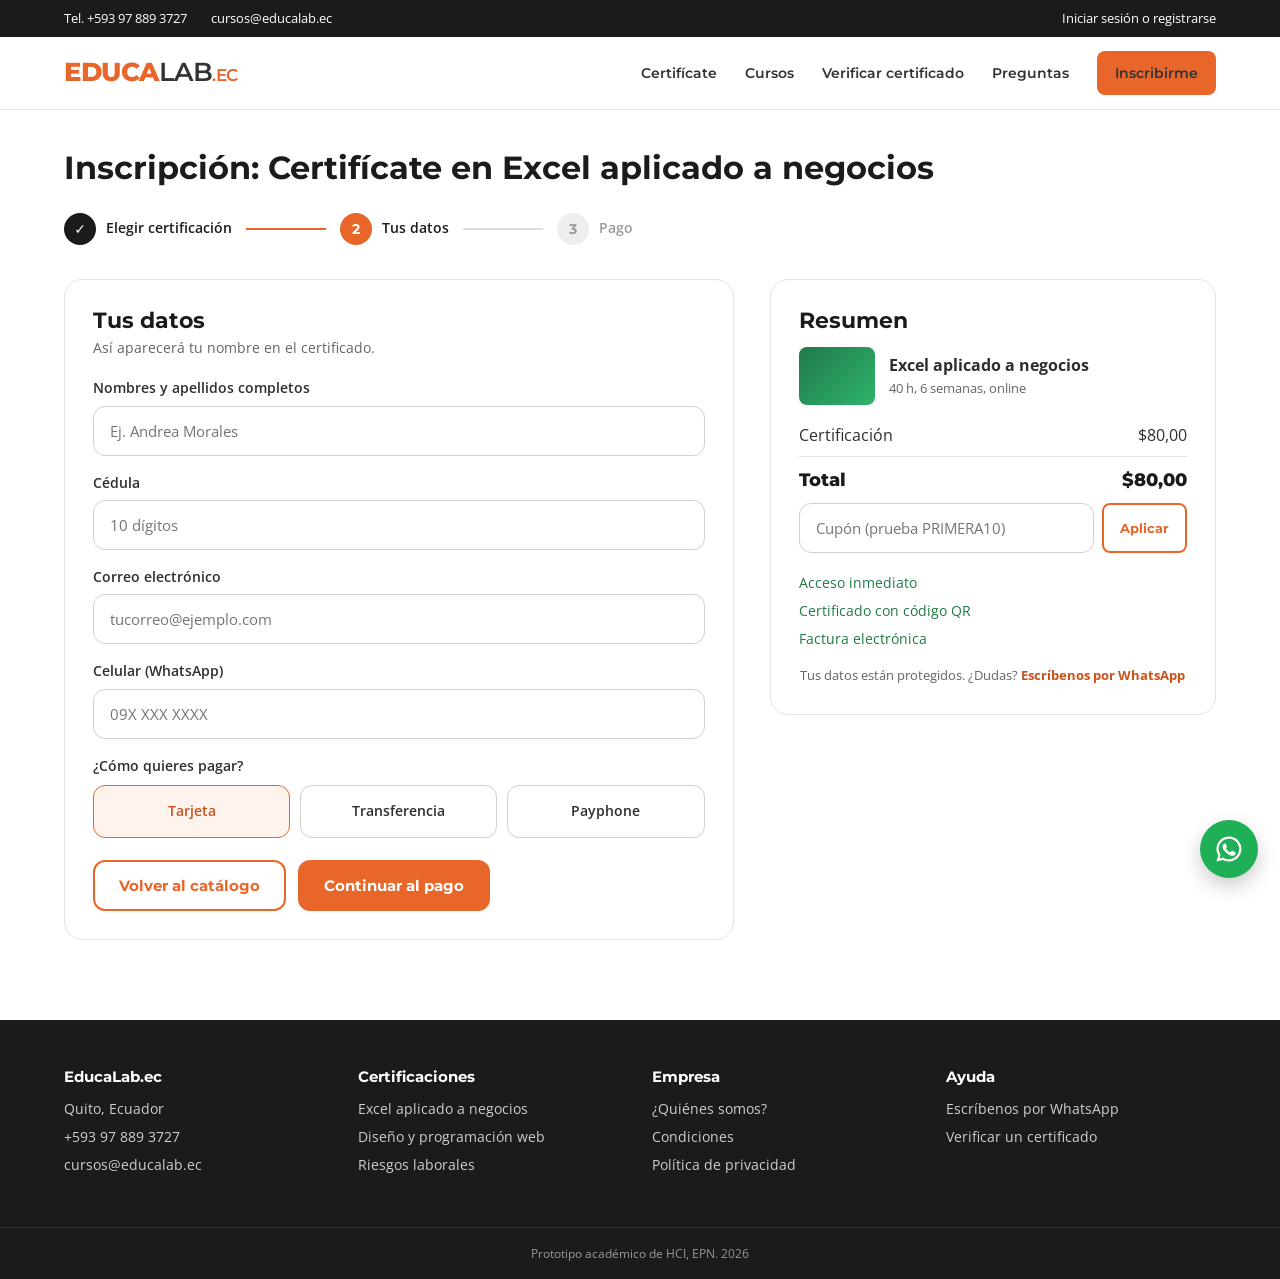
==== inscripcion.html @ 839eb801 "Prototipo design thinking educalab" ====
<!DOCTYPE html>
<html lang="es">
<head>
<meta charset="utf-8">
<meta name="viewport" content="width=device-width, initial-scale=1">
<title>Inscripción | EducaLab.ec</title>
<meta name="description" content="Inscríbete en tu certificación en tres pasos.">
<link rel="preconnect" href="https://fonts.googleapis.com">
<link rel="preconnect" href="https://fonts.gstatic.com" crossorigin>
<link href="https://fonts.googleapis.com/css2?family=Montserrat:wght@600;700;800&family=Open+Sans:ital,wght@0,400;0,600;0,700;1,400&display=swap" rel="stylesheet">
<link rel="stylesheet" href="assets/styles.css">
</head><body>
<div class="topbar"><div class="wrap"><div class="left"><a href="tel:+593978893727">Tel. +593 97 889 3727</a><a href="mailto:cursos@educalab.ec">cursos@educalab.ec</a></div><a href="login.html">Iniciar sesión o registrarse</a></div></div>
<header class="site"><div class="wrap">
  <a class="logo" href="index.html" aria-label="EducaLab.ec, inicio">EDUCA<span>LAB</span><small>.EC</small></a>
  <button class="menu-btn" aria-label="Abrir menú" aria-expanded="false" aria-controls="menu"><span></span><span></span><span></span></button>
  <nav class="main" id="menu" aria-label="Principal"><ul>
    <li><a href="index.html">Certifícate</a></li>
    <li><a href="index.html#certificaciones">Cursos</a></li>
    <li><a href="index.html#verificar">Verificar certificado</a></li>
    <li><a href="index.html#preguntas">Preguntas</a></li>
    <li><a class="btn btn-primary btn-sm" href="index.html#certificaciones">Inscribirme</a></li>
  </ul></nav>
</div></header>
<main class="wrap" id="checkout" style="padding:40px 24px 80px">
  <h1 id="co-title" style="font-size:clamp(24px,3vw,32px)">Inscripción</h1>
  <ol class="steps" aria-label="Progreso de la inscripción">
    <li><span class="n">1</span>Elegir certificación</li><span class="bar" aria-hidden="true"></span>
    <li><span class="n">2</span>Tus datos</li><span class="bar" aria-hidden="true"></span>
    <li><span class="n">3</span>Pago</li>
  </ol>
  <div class="co">
    <div>
      <section class="panel" data-step="2">
        <h2>Tus datos</h2><p class="sub">Así aparecerá tu nombre en el certificado.</p>
        <div class="field"><label for="f-name">Nombres y apellidos completos</label><input class="input" id="f-name" type="text" placeholder="Ej. Andrea Morales" autocomplete="name"><p class="err" role="alert"></p></div>
        <div class="field"><label for="f-cedula">Cédula</label><input class="input" id="f-cedula" type="text" placeholder="10 dígitos" inputmode="numeric" maxlength="10"><p class="err" role="alert"></p></div>
        <div class="field"><label for="f-email">Correo electrónico</label><input class="input" id="f-email" type="email" placeholder="tucorreo@ejemplo.com" autocomplete="email"><p class="err" role="alert"></p></div>
        <div class="field"><label for="f-phone">Celular (WhatsApp)</label><input class="input" id="f-phone" type="tel" placeholder="09X XXX XXXX" autocomplete="tel"><p class="err" role="alert"></p></div>
        <p style="font-weight:600;font-size:14px;margin-bottom:8px">¿Cómo quieres pagar?</p>
        <div class="pick" role="radiogroup">
          <input type="radio" name="pay" id="p-card" value="card" checked><label for="p-card">Tarjeta</label>
          <input type="radio" name="pay" id="p-transfer" value="transfer"><label for="p-transfer">Transferencia</label>
          <input type="radio" name="pay" id="p-payphone" value="payphone"><label for="p-payphone">Payphone</label>
        </div>
        <div class="actions"><button class="btn btn-outline" id="back-1" type="button">Volver al catálogo</button><button class="btn btn-primary" id="to-pay" type="button">Continuar al pago</button></div>
      </section>
      <section class="panel" data-step="3" hidden>
        <h2>Pago</h2><p class="sub">Total a pagar: <strong id="pay-total"></strong></p>
        <div data-method="card"><div class="field"><label for="f-card">Número de tarjeta</label><input class="input" id="f-card" type="text" placeholder="0000 0000 0000 0000" inputmode="numeric"><p class="err" role="alert"></p></div><div style="display:grid;grid-template-columns:1fr 1fr;gap:12px"><div class="field"><label for="f-exp">Vence</label><input class="input" id="f-exp" type="text" placeholder="MM/AA" ><p class="err" role="alert"></p></div><div class="field"><label for="f-cvv">CVV</label><input class="input" id="f-cvv" type="text" placeholder="123" inputmode="numeric" maxlength="4"><p class="err" role="alert"></p></div></div></div>
        <div data-method="transfer" hidden><p>Transfiere el valor a la cuenta de EducaLab y envía el comprobante por WhatsApp. Los datos bancarios se muestran aquí en la versión final.</p></div>
        <div data-method="payphone" hidden><p>Al confirmar te enviaremos un enlace de pago de Payphone a tu celular.</p></div>
        <p class="hint">Prototipo: no se procesa ningún pago real.</p>
        <div class="actions"><button class="btn btn-outline" id="back-2" type="button">Volver a mis datos</button><button class="btn btn-primary" id="confirm" type="button">Confirmar y pagar</button></div>
      </section>
      <section class="panel done-box" data-step="4" hidden>
        <svg class="big" viewBox="0 0 24 24" aria-hidden="true"><circle cx="12" cy="12" r="11" fill="#1D7A43"/><path d="m7 12.5 3.2 3.2L17 9" stroke="#fff" stroke-width="2.4" fill="none" stroke-linecap="round" stroke-linejoin="round"/></svg>
        <h2>¡Inscripción confirmada!</h2>
        <p style="margin:10px 0 20px"><span id="done-name"></span>, ya tienes acceso a <strong id="done-course"></strong>. Enviamos los datos de ingreso a <strong id="done-mail"></strong>.</p>
        <a class="btn btn-primary" href="login.html">Ir a mi aula</a>
      </section>
    </div>
    <aside class="panel summary" aria-label="Resumen de compra">
      <h2>Resumen</h2>
      <div class="item"><div class="thumb" id="sum-thumb"></div><div><strong id="sum-name"></strong><div style="font-size:13px;color:var(--muted)" id="sum-facts"></div></div></div>
      <div class="row"><span>Certificación</span><span id="sum-price"></span></div>
      <div class="row" id="sum-disc-row" hidden><span>Cupón</span><span id="sum-disc" style="color:var(--or-dk)"></span></div>
      <div class="row total"><span>Total</span><span id="sum-total"></span></div>
      <div class="coupon"><label class="sr-only" for="coupon">Cupón</label><input class="input" id="coupon" placeholder="Cupón (prueba PRIMERA10)"><button class="btn btn-outline btn-sm" id="coupon-btn" type="button">Aplicar</button></div>
      <p id="coupon-msg" style="font-size:13px;margin-top:6px" role="status"></p>
      <ul class="includes"><li>Acceso inmediato</li><li>Certificado con código QR</li><li>Factura electrónica</li></ul>
      <p class="secure">Tus datos están protegidos. ¿Dudas? <a class="link" data-wa href="#">Escríbenos por WhatsApp</a></p>
    </aside>
  </div>
</main>
<footer class="site"><div class="wrap">
  <div><h4>EducaLab.ec</h4><ul><li>Quito, Ecuador</li><li><a href="tel:+593978893727">+593 97 889 3727</a></li><li><a href="mailto:cursos@educalab.ec">cursos@educalab.ec</a></li></ul></div>
  <div><h4>Certificaciones</h4><ul><li><a href="inscripcion.html?curso=excel">Excel aplicado a negocios</a></li><li><a href="inscripcion.html?curso=web">Diseño y programación web</a></li><li><a href="inscripcion.html?curso=riesgos">Riesgos laborales</a></li></ul></div>
  <div><h4>Empresa</h4><ul><li><a href="#">¿Quiénes somos?</a></li><li><a href="#">Condiciones</a></li><li><a href="#">Política de privacidad</a></li></ul></div>
  <div><h4>Ayuda</h4><ul><li><a data-wa href="#">Escríbenos por WhatsApp</a></li><li><a href="index.html#verificar">Verificar un certificado</a></li></ul></div>
</div><p class="copy">Prototipo académico de HCI, EPN. <span id="year"></span></p></footer>
<a class="fab" data-wa href="#" aria-label="Escribir por WhatsApp"><svg width="30" height="30" viewBox="0 0 24 24" aria-hidden="true"><path fill="#fff" d="M12 2a10 10 0 0 0-8.6 15.1L2 22l5-1.3A10 10 0 1 0 12 2zm0 18.2c-1.5 0-3-.4-4.3-1.2l-.3-.2-3 .8.8-2.9-.2-.3A8.2 8.2 0 1 1 12 20.2zm4.5-6.1c-.2-.1-1.5-.7-1.7-.8-.2-.1-.4-.1-.6.1l-.8 1c-.1.2-.3.2-.5.1a6.7 6.7 0 0 1-3.3-2.9c-.3-.4.2-.4.7-1.4.1-.2 0-.3 0-.4l-.8-1.8c-.2-.5-.4-.4-.6-.4h-.5a1 1 0 0 0-.7.3 2.9 2.9 0 0 0-.9 2.2 5 5 0 0 0 1 2.7 11.6 11.6 0 0 0 4.5 4c1.7.7 2.3.8 3.2.6.5-.1 1.5-.6 1.7-1.2.2-.6.2-1.1.2-1.2-.1-.1-.3-.2-.5-.3z"/></svg></a>
<script src="assets/app.js"></script>
</body></html>
---- assets/styles.css ----
:root{
  --or:#E8662A; --or-dk:#C9521B; --or-50:#FFF4ED; --or-100:#FFE3D2;
  --ink:#1B1B1B; --text:#2E2E2E; --muted:#646464; --line:#E7E2DE; --bg:#FFFFFF; --soft:#FAF7F5;
  --ok:#1D7A43; --ok-bg:#E8F7EE; --err:#B42318; --err-bg:#FDECEA; --wa:#1FAF57;
  --r-sm:8px; --r:12px; --r-lg:18px;
  --head:'Montserrat',system-ui,sans-serif; --body:'Open Sans',system-ui,sans-serif;
  --wrap:1200px;
}
*{box-sizing:border-box}
html{scroll-behavior:smooth}
@media (prefers-reduced-motion:reduce){html{scroll-behavior:auto}*{transition:none!important;animation:none!important}}
body{margin:0;font-family:var(--body);color:var(--text);background:var(--bg);line-height:1.6;font-size:16px}
h1,h2,h3,h4{font-family:var(--head);color:var(--ink);line-height:1.15;margin:0}
p{margin:0}
a{color:inherit}
img{max-width:100%}
:focus-visible{outline:3px solid var(--or);outline-offset:3px;border-radius:4px}
.wrap{max-width:var(--wrap);margin:0 auto;padding:0 24px}
.sr-only{position:absolute;width:1px;height:1px;overflow:hidden;clip:rect(0 0 0 0)}

/* botones */
.btn{display:inline-flex;align-items:center;justify-content:center;gap:8px;font-family:var(--head);font-weight:700;font-size:15px;
  padding:14px 24px;border-radius:var(--r);border:2px solid transparent;text-decoration:none;cursor:pointer;transition:background .15s,transform .1s}
.btn:active{transform:translateY(1px)}
.btn-primary{background:var(--or);color:#fff}.btn-primary:hover{background:var(--or-dk)}
.btn-outline{background:#fff;color:var(--or);border-color:var(--or)}.btn-outline:hover{background:var(--or-50)}
.btn-wa{background:var(--wa);color:#fff}.btn-wa:hover{filter:brightness(.95)}
.btn-light{background:#fff;color:var(--or)}
.btn-sm{padding:9px 16px;font-size:13px;border-radius:var(--r-sm)}
.btn[disabled]{opacity:.5;cursor:not-allowed}

/* barra superior y header */
.topbar{background:var(--ink);color:#fff;font-size:13px}
.topbar .wrap{display:flex;justify-content:space-between;gap:16px;padding:8px 24px}
.topbar a{text-decoration:none}.topbar a:hover{text-decoration:underline}
.topbar .left{display:flex;gap:24px}
header.site{position:sticky;top:0;z-index:20;background:#fff;border-bottom:1px solid var(--line)}
header.site .wrap{display:flex;align-items:center;justify-content:space-between;height:72px}
.logo{font-family:var(--head);font-size:26px;font-weight:800;text-decoration:none;letter-spacing:-.5px;color:var(--or)}
.logo span{color:#333;font-weight:600}.logo small{font-size:.65em;font-weight:600}
nav.main ul{list-style:none;display:flex;gap:28px;align-items:center;margin:0;padding:0}
nav.main a{font-family:var(--head);font-weight:600;font-size:14px;text-decoration:none;color:#333}
nav.main a[aria-current="page"],nav.main a:hover{color:var(--or)}
.menu-btn{display:none;background:none;border:0;padding:8px;cursor:pointer}
.menu-btn span{display:block;width:24px;height:3px;background:#222;border-radius:2px;margin:4px 0}

/* hero */
.hero{background:linear-gradient(115deg,#FFF6F0 0%,#FFE3D2 55%,#F6B38E 100%)}
.hero .wrap{display:grid;grid-template-columns:1.15fr .85fr;gap:56px;align-items:center;padding-top:72px;padding-bottom:72px}
.pill{display:inline-block;background:#fff;color:var(--or-dk);font-family:var(--head);font-weight:700;font-size:13px;padding:6px 14px;border-radius:999px}
.hero h1{font-size:clamp(34px,4.6vw,54px);font-weight:800;margin:18px 0;letter-spacing:-.5px}
.hero p.lead{font-size:18px;color:#4A4A4A;max-width:34em;margin-bottom:28px}
.ctas{display:flex;gap:12px;flex-wrap:wrap}

/* certificado de muestra (elemento protagonista) */
.cert{background:#fff;border-radius:var(--r-lg);padding:30px;box-shadow:0 24px 60px rgba(150,60,15,.18);position:relative;border:2px solid var(--or);
  transform:rotate(-1.5deg)}
.cert::before{content:"";position:absolute;inset:8px;border:1px dashed var(--or-100);border-radius:12px;pointer-events:none}
.cert .kind{text-align:center;font-family:var(--head);font-size:12px;letter-spacing:2px;color:#8A8A8A}
.cert h3{text-align:center;font-size:24px;margin:8px 0 2px}
.cert .to{text-align:center;color:#777;font-size:13px}
.cert .name{text-align:center;font-family:Georgia,serif;font-style:italic;font-size:28px;color:#333;margin:10px 0;padding-bottom:10px;border-bottom:1px solid var(--line)}
.cert .hrs{text-align:center;color:var(--muted);font-size:13px}
.cert .bottom{display:flex;justify-content:space-between;align-items:flex-end;margin-top:18px;font-size:12px;color:var(--muted)}
.cert .bottom b{color:var(--ink);font-size:13px}
.qr{width:76px;height:76px;flex:none}

/* confianza */
.trust{background:var(--ink);color:#fff}
.trust ul{list-style:none;margin:0;padding:22px 24px;display:flex;justify-content:space-between;gap:20px;flex-wrap:wrap}
.trust li{display:flex;align-items:center;gap:10px;font-weight:600;font-size:14px}
.ico{width:20px;height:20px;flex:none}

/* secciones */
section.block{padding:80px 0}
.sec-head{max-width:640px;margin-bottom:32px}
.sec-head h2{font-size:clamp(26px,3vw,36px);margin-bottom:8px}
.sec-head p{color:var(--muted);font-size:17px}

/* filtros y catálogo */
.filters{display:flex;gap:10px;flex-wrap:wrap;margin-bottom:28px}
.chip{font:600 14px var(--body);padding:8px 16px;border-radius:999px;border:1px solid #D9D3CF;background:#fff;cursor:pointer;color:#333}
.chip[aria-pressed="true"]{background:var(--ink);border-color:var(--ink);color:#fff}
.grid{display:grid;grid-template-columns:repeat(3,1fr);gap:26px}
.course{display:flex;flex-direction:column;border:1px solid var(--line);border-radius:var(--r-lg);overflow:hidden;background:#fff}
.course .cover{height:148px;padding:16px;display:flex;align-items:flex-end;color:#fff;font:800 20px/1.2 var(--head)}
.course .body{padding:20px;display:flex;flex-direction:column;gap:10px;flex:1}
.tag{align-self:flex-start;background:var(--or-50);color:var(--or-dk);font:700 12px var(--head);padding:4px 10px;border-radius:999px}
.course h3{font-size:18px}
.facts{display:flex;gap:16px;flex-wrap:wrap;font-size:13px;color:var(--muted);margin:0;padding:0;list-style:none}
.course .foot{margin-top:auto;display:flex;justify-content:space-between;align-items:center;border-top:1px solid #F1ECE9;padding-top:14px}
.price{font:800 24px var(--head);color:var(--ink)}
.empty{display:none;padding:30px;text-align:center;color:var(--muted);border:1px dashed var(--line);border-radius:var(--r)}

/* verificador */
.verify{background:var(--soft)}
.verify .wrap{display:grid;grid-template-columns:1fr 1fr;gap:56px;align-items:center}
.vbox{background:#fff;border-radius:var(--r-lg);padding:30px;box-shadow:0 10px 30px rgba(0,0,0,.06)}
.vform{display:flex;gap:10px}
.input{flex:1;font:15px var(--body);padding:14px 16px;border:1.5px solid #D5CFCB;border-radius:var(--r);width:100%;background:#fff}
.input:focus{border-color:var(--or);outline:none;box-shadow:0 0 0 3px var(--or-100)}
.result{margin-top:16px;padding:14px 16px;border-radius:var(--r);font-size:14px;display:none}
.result.ok{display:block;background:var(--ok-bg);color:var(--ok)}
.result.bad{display:block;background:var(--err-bg);color:var(--err)}
.hint{font-size:13px;color:var(--muted);margin-top:10px}

/* testimonios */
.tgrid{display:grid;grid-template-columns:repeat(3,1fr);gap:24px}
blockquote.t{margin:0;border:1px solid var(--line);border-radius:var(--r-lg);padding:24px;display:flex;flex-direction:column;gap:12px}
.t .who{display:flex;gap:12px;align-items:center}
.av{width:48px;height:48px;border-radius:50%;display:grid;place-items:center;color:#fff;font:800 15px var(--head)}
.t cite{font-style:normal;font-weight:700;display:block}
.t small{color:#888;font-size:12px}
.t.pending{border-style:dashed;color:var(--muted)}

/* faq */
.faq{display:grid;grid-template-columns:1fr 1fr;gap:14px}
.faq details{border:1px solid var(--line);border-radius:var(--r);padding:16px 18px;background:#fff}
.faq summary{cursor:pointer;font-weight:600;list-style:none;display:flex;justify-content:space-between;gap:12px}
.faq summary::-webkit-details-marker{display:none}
.faq summary::after{content:"+";color:var(--or);font:700 20px var(--head);line-height:1}
.faq details[open] summary::after{content:"–"}
.faq details p{margin-top:10px;color:var(--muted);font-size:15px}

/* cta y footer */
.cta{background:var(--or);color:#fff;text-align:center;padding:64px 24px}
.cta h2{color:#fff;font-size:34px;margin-bottom:8px}.cta p{margin-bottom:24px;font-size:17px}
footer.site{background:var(--ink);color:#CFCFCF;font-size:14px}
footer.site .wrap{display:grid;grid-template-columns:repeat(4,1fr);gap:24px;padding:48px 24px}
footer.site h4{color:#fff;font-size:15px;margin-bottom:10px}
footer.site ul{list-style:none;margin:0;padding:0;line-height:2}
footer.site a{text-decoration:none}footer.site a:hover{color:#fff;text-decoration:underline}
.copy{border-top:1px solid #333;text-align:center;padding:16px;font-size:12px;color:#999}

/* botón flotante y barra móvil */
.fab{position:fixed;right:22px;bottom:22px;width:58px;height:58px;border-radius:50%;background:var(--wa);display:grid;place-items:center;box-shadow:0 8px 20px rgba(0,0,0,.2);z-index:30}
.mbar{display:none}

/* checkout */
.steps{display:flex;align-items:center;gap:14px;margin:26px 0 34px;padding:0;list-style:none;flex-wrap:wrap}
.steps li{display:flex;align-items:center;gap:10px;font-weight:600;font-size:14px;color:#999}
.steps .n{width:32px;height:32px;border-radius:50%;background:#EEE;display:grid;place-items:center;font:700 14px var(--head);color:#999}
.steps li.done{color:var(--ink)}.steps li.done .n{background:var(--ink);color:#fff}
.steps li.on{color:var(--ink)}.steps li.on .n{background:var(--or);color:#fff}
.steps .bar{width:80px;height:2px;background:#DDD}.steps .bar.done{background:var(--or)}
.co{display:grid;grid-template-columns:1.5fr 1fr;gap:36px;align-items:start}
.panel{border:1px solid var(--line);border-radius:var(--r-lg);padding:28px;background:#fff}
.panel h2{font-size:22px;margin-bottom:4px}
.panel .sub{color:var(--muted);font-size:14px;margin-bottom:18px}
.field{margin-bottom:16px}
.field label{display:block;font-weight:600;font-size:14px;margin-bottom:6px}
.field .err{display:none;color:var(--err);font-size:13px;margin-top:6px}
.field.invalid .input{border-color:var(--err)}.field.invalid .err{display:block}
.pick{display:grid;grid-template-columns:repeat(3,1fr);gap:10px}
.pick label{border:1.5px solid #D5CFCB;border-radius:var(--r);padding:14px;text-align:center;font-weight:600;cursor:pointer;font-size:14px}
.pick input{position:absolute;opacity:0}
.pick input:checked+label{border-color:var(--or);background:var(--or-50);color:var(--or-dk)}
.pick input:focus-visible+label{outline:3px solid var(--or);outline-offset:2px}
.actions{display:flex;gap:12px;margin-top:22px;flex-wrap:wrap}
.summary .item{display:flex;gap:14px;align-items:center;margin:14px 0 18px}
.summary .thumb{width:76px;height:58px;border-radius:var(--r-sm);flex:none}
.row{display:flex;justify-content:space-between;margin:8px 0}
.row.total{border-top:1px solid var(--line);padding-top:12px;font:800 18px var(--head);color:var(--ink)}
.coupon{display:flex;gap:8px;margin-top:12px}
.includes{list-style:none;padding:0;margin:16px 0 0;font-size:14px;color:var(--ok);line-height:2}
.secure{font-size:13px;color:var(--muted);text-align:center;margin-top:12px}
.done-box{text-align:center;padding:30px 10px}
.done-box .big{width:72px;height:72px;margin:0 auto 16px}
[hidden]{display:none!important}

/* login */
.auth{display:grid;grid-template-columns:520px 1fr;min-height:100vh}
.auth .form{background:#FAFAFA;padding:56px;display:flex;flex-direction:column;gap:14px;justify-content:center}
.auth .brand{background:linear-gradient(135deg,var(--or),#B94A1A);color:#fff;padding:80px;display:flex;flex-direction:column;justify-content:center;gap:14px}
.auth .brand h2{color:#fff;font-size:40px;max-width:12em}
.auth .brand p{font-size:18px;max-width:28em}
.gbtn{background:#fff;border:1.5px solid #D5CFCB;color:#222}
.divider{text-align:center;color:#999;font-size:13px}
.right{text-align:right}.center{text-align:center}
.link{color:var(--or-dk);font-weight:700;text-decoration:none}.link:hover{text-decoration:underline}

/* responsive */
@media (max-width:960px){
  .hero .wrap,.verify .wrap,.co{grid-template-columns:1fr}
  .grid,.tgrid{grid-template-columns:1fr 1fr}
  .cert{transform:none;max-width:460px}
  footer.site .wrap{grid-template-columns:1fr 1fr}
  .auth{grid-template-columns:1fr}.auth .brand{display:none}
}
@media (max-width:720px){
  .topbar{display:none}
  .menu-btn{display:block}
  nav.main{position:absolute;top:72px;left:0;right:0;background:#fff;border-bottom:1px solid var(--line);display:none}
  nav.main.open{display:block}
  nav.main ul{flex-direction:column;align-items:stretch;padding:12px 24px 20px;gap:4px}
  nav.main a{display:block;padding:10px 0;font-size:16px}
  .grid,.tgrid,.faq{grid-template-columns:1fr}
  .ctas .btn{width:100%}
  section.block{padding:56px 0}
  .vform{flex-direction:column}
  .fab{display:none}
  .mbar{display:flex;gap:10px;position:fixed;left:0;right:0;bottom:0;background:#fff;border-top:1px solid var(--line);padding:10px 14px;z-index:30;box-shadow:0 -6px 18px rgba(0,0,0,.08)}
  .mbar .btn{flex:1;padding:12px}
  body.has-mbar{padding-bottom:72px}
  .pick{grid-template-columns:1fr}
  .auth .form{padding:32px 22px}
  footer.site .wrap{grid-template-columns:1fr}
}
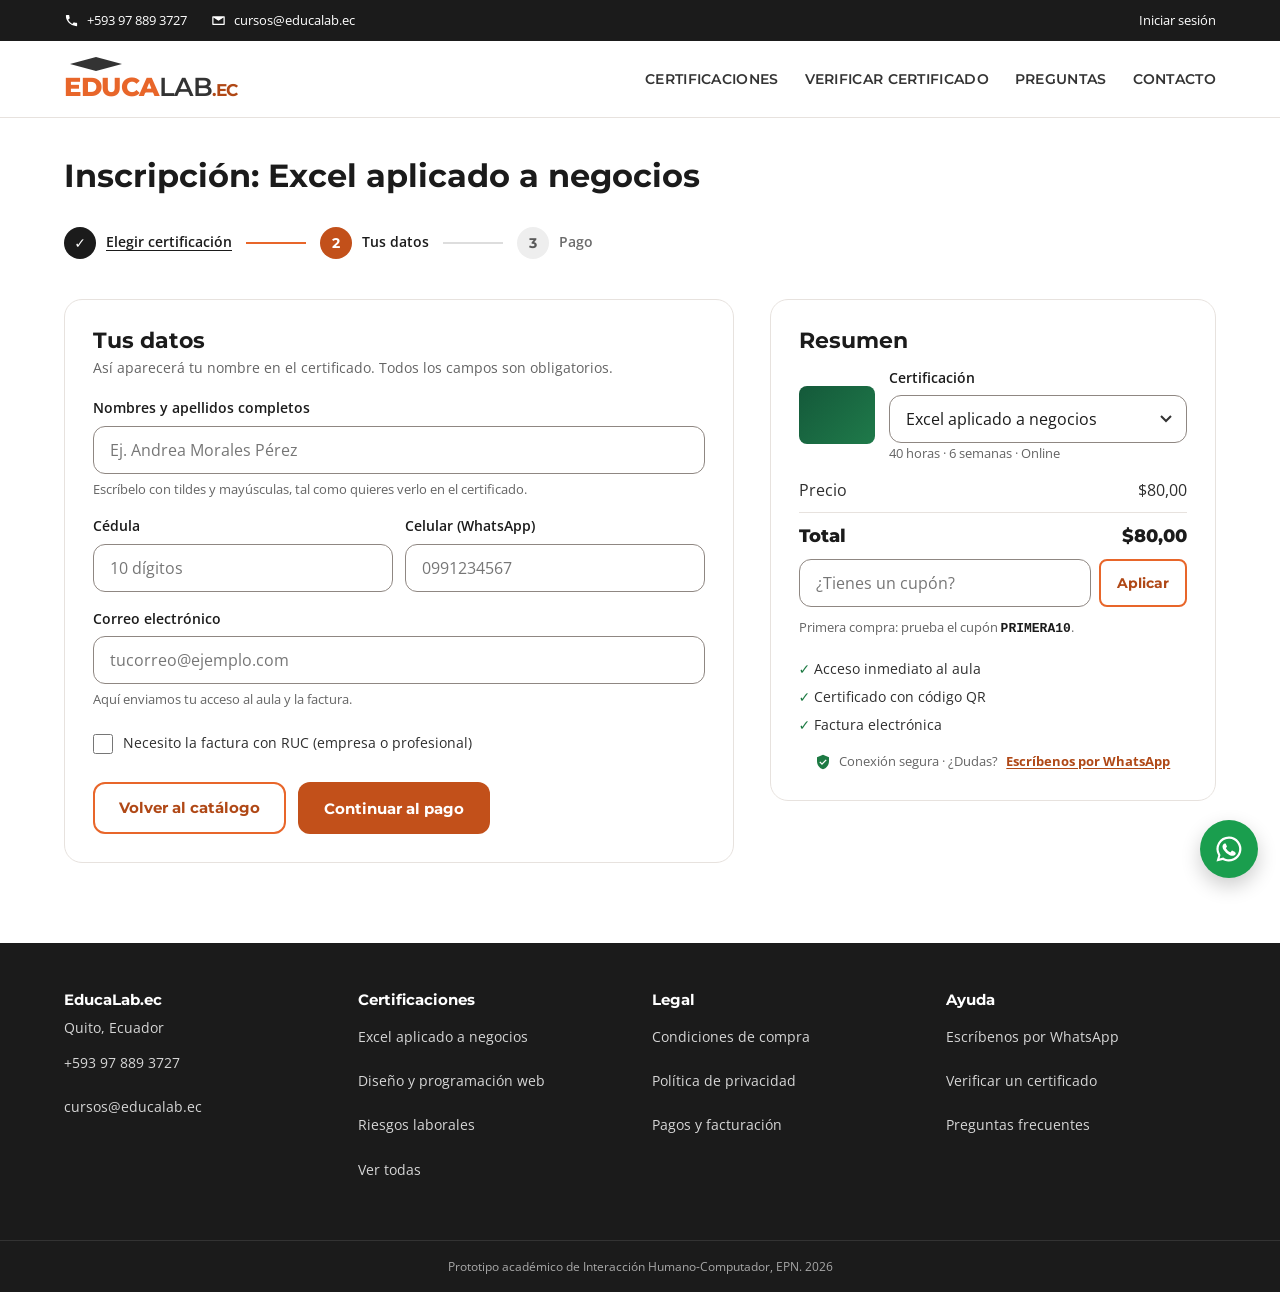
==== commit e0d4b7cd: "Inscripción: tres pasos con resumen editable, RUC y pago simulado visible Co-Authored-By: Claude Opu" ====
--- a/inscripcion.html
+++ b/inscripcion.html
@@ -4,81 +4,142 @@
 <meta charset="utf-8">
 <meta name="viewport" content="width=device-width, initial-scale=1">
 <title>Inscripción | EducaLab.ec</title>
-<meta name="description" content="Inscríbete en tu certificación en tres pasos.">
+<meta name="description" content="Inscríbete en tu certificación de EducaLab.ec en tres pasos: elige, completa tus datos y paga con tarjeta, transferencia o Payphone.">
+<meta name="theme-color" content="#C2501A">
+<!-- TODO: al publicar, cambia og:url y og:image por las URL absolutas de GitHub Pages. -->
+<meta property="og:type" content="website">
+<meta property="og:locale" content="es_EC">
+<meta property="og:site_name" content="EducaLab.ec">
+<meta property="og:title" content="Inscríbete en tu certificación | EducaLab.ec">
+<meta property="og:description" content="Tres pasos, pago con tarjeta, transferencia o Payphone y factura electrónica.">
+<meta property="og:url" content="https://educalab.ec/inscripcion.html">
+<meta property="og:image" content="assets/og-image.png">
+<meta name="twitter:card" content="summary_large_image">
+<meta name="robots" content="noindex">
+<link rel="icon" href="data:image/svg+xml,%3Csvg xmlns='http://www.w3.org/2000/svg' viewBox='0 0 32 32'%3E%3Crect width='32' height='32' rx='7' fill='%23C2501A'/%3E%3Ctext x='16' y='22' font-family='Arial' font-weight='700' font-size='15' fill='%23fff' text-anchor='middle'%3EEL%3C/text%3E%3C/svg%3E">
 <link rel="preconnect" href="https://fonts.googleapis.com">
 <link rel="preconnect" href="https://fonts.gstatic.com" crossorigin>
 <link href="https://fonts.googleapis.com/css2?family=Montserrat:wght@600;700;800&family=Open+Sans:ital,wght@0,400;0,600;0,700;1,400&display=swap" rel="stylesheet">
 <link rel="stylesheet" href="assets/styles.css">
 </head><body>
-<div class="topbar"><div class="wrap"><div class="left"><a href="tel:+593978893727">Tel. +593 97 889 3727</a><a href="mailto:cursos@educalab.ec">cursos@educalab.ec</a></div><a href="login.html">Iniciar sesión o registrarse</a></div></div>
+<a class="skip" href="#main">Saltar al contenido</a>
+<aside class="topbar" aria-label="Contacto rápido"><div class="wrap"><div class="left">
+  <a href="tel:+593978893727"><svg viewBox="0 0 24 24" aria-hidden="true"><path fill="currentColor" d="M6.6 10.8a15.2 15.2 0 0 0 6.6 6.6l2.2-2.2c.3-.3.7-.4 1-.2 1.1.4 2.3.6 3.6.6.6 0 1 .4 1 1V20c0 .6-.4 1-1 1A17 17 0 0 1 3 4c0-.6.4-1 1-1h3.5c.6 0 1 .4 1 1 0 1.3.2 2.5.6 3.6.1.3 0 .7-.2 1z"/></svg>+593 97 889 3727</a>
+  <a href="mailto:cursos@educalab.ec"><svg viewBox="0 0 24 24" aria-hidden="true"><path fill="currentColor" d="M3 5h18c.6 0 1 .4 1 1v12c0 .6-.4 1-1 1H3c-.6 0-1-.4-1-1V6c0-.6.4-1 1-1zm9 7.2L4 7.3V17h16V7.3z"/></svg>cursos@educalab.ec</a>
+</div><a href="login.html">Iniciar sesión</a></div></aside>
 <header class="site"><div class="wrap">
-  <a class="logo" href="index.html" aria-label="EducaLab.ec, inicio">EDUCA<span>LAB</span><small>.EC</small></a>
-  <button class="menu-btn" aria-label="Abrir menú" aria-expanded="false" aria-controls="menu"><span></span><span></span><span></span></button>
+  <a class="logo" href="index.html" aria-label="EducaLab.ec, inicio"><svg class="cap" viewBox="0 0 52 14" aria-hidden="true"><path d="M26 0 52 7 26 14 0 7z" fill="#333"/></svg><span class="lt">EDUCA<span>LAB</span><small>.EC</small></span></a>
+  <button class="menu-btn" type="button" aria-label="Abrir menú" aria-expanded="false" aria-controls="menu"><span></span><span></span><span></span></button>
   <nav class="main" id="menu" aria-label="Principal"><ul>
-    <li><a href="index.html">Certifícate</a></li>
-    <li><a href="index.html#certificaciones">Cursos</a></li>
+    <li><a href="index.html#certificaciones">Certificaciones</a></li>
     <li><a href="index.html#verificar">Verificar certificado</a></li>
     <li><a href="index.html#preguntas">Preguntas</a></li>
-    <li><a class="btn btn-primary btn-sm" href="index.html#certificaciones">Inscribirme</a></li>
+    <li><a href="index.html#contacto">Contacto</a></li>
   </ul></nav>
 </div></header>
-<main class="wrap" id="checkout" style="padding:40px 24px 80px">
-  <h1 id="co-title" style="font-size:clamp(24px,3vw,32px)">Inscripción</h1>
+
+<main class="wrap page" id="main" tabindex="-1">
+  <div id="checkout">
+  <h1>Inscripción: <span id="co-course"></span></h1>
+  <p class="notice" id="co-notice" hidden>No encontramos la certificación del enlace, así que elegimos «Excel aplicado a negocios». Puedes cambiarla en el resumen.</p>
   <ol class="steps" aria-label="Progreso de la inscripción">
-    <li><span class="n">1</span>Elegir certificación</li><span class="bar" aria-hidden="true"></span>
-    <li><span class="n">2</span>Tus datos</li><span class="bar" aria-hidden="true"></span>
+    <li><span class="n">1</span><button class="linkbtn" id="step1-btn" type="button">Elegir certificación</button></li><li class="bar" aria-hidden="true"></li>
+    <li><span class="n">2</span>Tus datos</li><li class="bar" aria-hidden="true"></li>
     <li><span class="n">3</span>Pago</li>
   </ol>
   <div class="co">
     <div>
-      <section class="panel" data-step="2">
-        <h2>Tus datos</h2><p class="sub">Así aparecerá tu nombre en el certificado.</p>
-        <div class="field"><label for="f-name">Nombres y apellidos completos</label><input class="input" id="f-name" type="text" placeholder="Ej. Andrea Morales" autocomplete="name"><p class="err" role="alert"></p></div>
-        <div class="field"><label for="f-cedula">Cédula</label><input class="input" id="f-cedula" type="text" placeholder="10 dígitos" inputmode="numeric" maxlength="10"><p class="err" role="alert"></p></div>
-        <div class="field"><label for="f-email">Correo electrónico</label><input class="input" id="f-email" type="email" placeholder="tucorreo@ejemplo.com" autocomplete="email"><p class="err" role="alert"></p></div>
-        <div class="field"><label for="f-phone">Celular (WhatsApp)</label><input class="input" id="f-phone" type="tel" placeholder="09X XXX XXXX" autocomplete="tel"><p class="err" role="alert"></p></div>
-        <p style="font-weight:600;font-size:14px;margin-bottom:8px">¿Cómo quieres pagar?</p>
-        <div class="pick" role="radiogroup">
-          <input type="radio" name="pay" id="p-card" value="card" checked><label for="p-card">Tarjeta</label>
-          <input type="radio" name="pay" id="p-transfer" value="transfer"><label for="p-transfer">Transferencia</label>
-          <input type="radio" name="pay" id="p-payphone" value="payphone"><label for="p-payphone">Payphone</label>
+      <!-- Paso 2 -->
+      <form class="panel" data-step="2" id="data-form" novalidate>
+        <h2 tabindex="-1">Tus datos</h2><p class="sub">Así aparecerá tu nombre en el certificado. Todos los campos son obligatorios.</p>
+        <div class="field"><label for="f-name">Nombres y apellidos completos</label><input class="input" id="f-name" type="text" placeholder="Ej. Andrea Morales Pérez" autocomplete="name" required><p class="help">Escríbelo con tildes y mayúsculas, tal como quieres verlo en el certificado.</p><p class="err"></p></div>
+        <div class="two">
+          <div class="field"><label for="f-cedula">Cédula</label><input class="input" id="f-cedula" type="text" placeholder="10 dígitos" inputmode="numeric" maxlength="10" autocomplete="off" required><p class="err"></p></div>
+          <div class="field"><label for="f-phone">Celular (WhatsApp)</label><input class="input" id="f-phone" type="tel" placeholder="0991234567" autocomplete="tel-national" inputmode="tel" required><p class="err"></p></div>
         </div>
-        <div class="actions"><button class="btn btn-outline" id="back-1" type="button">Volver al catálogo</button><button class="btn btn-primary" id="to-pay" type="button">Continuar al pago</button></div>
-      </section>
-      <section class="panel" data-step="3" hidden>
-        <h2>Pago</h2><p class="sub">Total a pagar: <strong id="pay-total"></strong></p>
-        <div data-method="card"><div class="field"><label for="f-card">Número de tarjeta</label><input class="input" id="f-card" type="text" placeholder="0000 0000 0000 0000" inputmode="numeric"><p class="err" role="alert"></p></div><div style="display:grid;grid-template-columns:1fr 1fr;gap:12px"><div class="field"><label for="f-exp">Vence</label><input class="input" id="f-exp" type="text" placeholder="MM/AA" ><p class="err" role="alert"></p></div><div class="field"><label for="f-cvv">CVV</label><input class="input" id="f-cvv" type="text" placeholder="123" inputmode="numeric" maxlength="4"><p class="err" role="alert"></p></div></div></div>
-        <div data-method="transfer" hidden><p>Transfiere el valor a la cuenta de EducaLab y envía el comprobante por WhatsApp. Los datos bancarios se muestran aquí en la versión final.</p></div>
-        <div data-method="payphone" hidden><p>Al confirmar te enviaremos un enlace de pago de Payphone a tu celular.</p></div>
-        <p class="hint">Prototipo: no se procesa ningún pago real.</p>
-        <div class="actions"><button class="btn btn-outline" id="back-2" type="button">Volver a mis datos</button><button class="btn btn-primary" id="confirm" type="button">Confirmar y pagar</button></div>
-      </section>
-      <section class="panel done-box" data-step="4" hidden>
+        <div class="field"><label for="f-email">Correo electrónico</label><input class="input" id="f-email" type="email" placeholder="tucorreo@ejemplo.com" autocomplete="email" required><p class="help">Aquí enviamos tu acceso al aula y la factura.</p><p class="err"></p></div>
+        <label class="check"><input type="checkbox" id="f-factura"> Necesito la factura con RUC (empresa o profesional)</label>
+        <div id="ruc-box" hidden>
+          <div class="two">
+            <div class="field"><label for="f-ruc">RUC</label><input class="input" id="f-ruc" inputmode="numeric" maxlength="13" placeholder="13 dígitos"><p class="err"></p></div>
+            <div class="field"><label for="f-razon">Razón social</label><input class="input" id="f-razon" autocomplete="organization"><p class="err"></p></div>
+          </div>
+        </div>
+        <div class="actions"><a class="btn btn-outline" href="index.html#certificaciones">Volver al catálogo</a><button class="btn btn-primary" type="submit">Continuar al pago</button></div>
+      </form>
+
+      <!-- Paso 3 -->
+      <form class="panel" data-step="3" id="pay-form" novalidate hidden>
+        <h2 tabindex="-1">Pago</h2><p class="sub">Total a pagar: <strong id="pay-total"></strong> (dólares, IVA incluido si aplica)</p>
+        <fieldset class="pick">
+          <legend>¿Cómo quieres pagar?</legend>
+          <input type="radio" name="pay" id="p-card" value="card" checked><label for="p-card">Tarjeta<small>Crédito o débito</small></label>
+          <input type="radio" name="pay" id="p-transfer" value="transfer"><label for="p-transfer">Transferencia<small>Banco local</small></label>
+          <input type="radio" name="pay" id="p-payphone" value="payphone"><label for="p-payphone">Payphone<small>Enlace al celular</small></label>
+        </fieldset>
+
+        <div data-method="card">
+          <div class="field"><label for="f-holder">Nombre en la tarjeta</label><input class="input" id="f-holder" autocomplete="cc-name"><p class="err"></p></div>
+          <div class="field"><label for="f-card">Número de tarjeta</label><input class="input" id="f-card" type="text" placeholder="0000 0000 0000 0000" inputmode="numeric" autocomplete="cc-number"><p class="help">Para probar usa 4242 4242 4242 4242.</p><p class="err"></p></div>
+          <div class="two">
+            <div class="field"><label for="f-exp">Vence (MM/AA)</label><input class="input" id="f-exp" type="text" placeholder="MM/AA" inputmode="numeric" autocomplete="cc-exp"><p class="err"></p></div>
+            <div class="field"><label for="f-cvv">CVV</label><input class="input" id="f-cvv" type="text" placeholder="123" inputmode="numeric" maxlength="4" autocomplete="cc-csc"><p class="help">3 o 4 números del reverso.</p><p class="err"></p></div>
+          </div>
+        </div>
+        <div data-method="transfer" hidden>
+          <div class="bank">
+            <strong>Datos para la transferencia</strong>
+            <!-- TODO: confirmar con EducaLab los datos bancarios reales -->
+            <dl><dt>Banco</dt><dd>Por confirmar con EducaLab</dd><dt>Tipo</dt><dd>Cuenta corriente</dd><dt>Número</dt><dd>Por confirmar</dd><dt>Titular</dt><dd>EducaLab</dd><dt>Valor</dt><dd id="confirm-total-tr"></dd></dl>
+          </div>
+          <p class="hint">Al confirmar reservamos tu cupo. Luego envías el comprobante por WhatsApp y activamos tu acceso.</p>
+        </div>
+        <div data-method="payphone" hidden>
+          <div class="field"><label for="f-pp-phone">Celular para recibir el enlace de Payphone</label><input class="input" id="f-pp-phone" type="tel" inputmode="tel" autocomplete="tel-national" placeholder="0991234567"><p class="err"></p></div>
+        </div>
+
+        <div class="field"><label class="check" for="f-terms"><input type="checkbox" id="f-terms"> <span>Acepto las <a class="link" href="legal.html#condiciones" target="_blank" rel="noopener">condiciones de compra<span class="sr-only"> (se abre en otra pestaña)</span></a> y la <a class="link" href="legal.html#privacidad" target="_blank" rel="noopener">política de privacidad<span class="sr-only"> (se abre en otra pestaña)</span></a>.</span></label><p class="err"></p></div>
+        <p class="simulated" role="note"><strong>Pago simulado.</strong> Este es un prototipo académico: no se procesa ningún cobro ni se guardan tus datos.</p>
+        <div class="actions"><button class="btn btn-outline" id="back-2" type="button">Volver a mis datos</button><button class="btn btn-primary" id="confirm" type="submit"><span id="confirm-label">Pagar</span>&nbsp;<span id="confirm-total"></span></button></div>
+        <p class="sr-only" id="pay-status" role="status" aria-live="polite"></p>
+      </form>
+
+      <!-- Paso 4 -->
+      <section class="panel done-box" data-step="4" hidden aria-labelledby="done-title">
         <svg class="big" viewBox="0 0 24 24" aria-hidden="true"><circle cx="12" cy="12" r="11" fill="#1D7A43"/><path d="m7 12.5 3.2 3.2L17 9" stroke="#fff" stroke-width="2.4" fill="none" stroke-linecap="round" stroke-linejoin="round"/></svg>
-        <h2>¡Inscripción confirmada!</h2>
-        <p style="margin:10px 0 20px"><span id="done-name"></span>, ya tienes acceso a <strong id="done-course"></strong>. Enviamos los datos de ingreso a <strong id="done-mail"></strong>.</p>
-        <a class="btn btn-primary" href="login.html">Ir a mi aula</a>
+        <h2 id="done-title" tabindex="-1"></h2>
+        <span class="order" id="done-order"></span>
+        <p id="done-text" style="margin-bottom:16px"></p>
+        <p style="font-weight:700;margin-bottom:6px">Siguientes pasos</p>
+        <ol id="done-steps"></ol>
+        <div class="actions"><a class="btn btn-primary" id="done-aula" href="login.html">Ir a mi aula</a><a class="btn btn-wa" id="done-wa" href="#" target="_blank" rel="noopener">Escribir por WhatsApp</a></div>
+        <p class="hint">Pago simulado: no se realizó ningún cobro.</p>
       </section>
     </div>
-    <aside class="panel summary" aria-label="Resumen de compra">
-      <h2>Resumen</h2>
-      <div class="item"><div class="thumb" id="sum-thumb"></div><div><strong id="sum-name"></strong><div style="font-size:13px;color:var(--muted)" id="sum-facts"></div></div></div>
-      <div class="row"><span>Certificación</span><span id="sum-price"></span></div>
-      <div class="row" id="sum-disc-row" hidden><span>Cupón</span><span id="sum-disc" style="color:var(--or-dk)"></span></div>
+
+    <aside class="panel summary" aria-labelledby="sum-h">
+      <h2 id="sum-h">Resumen</h2>
+      <div class="item"><div class="thumb" id="sum-thumb" aria-hidden="true"></div>
+        <div style="flex:1;min-width:0"><label class="flabel" for="f-course">Certificación</label><select class="input" id="f-course"></select><div class="facts-s" id="sum-facts"></div></div></div>
+      <div class="row"><span>Precio</span><span id="sum-price"></span></div>
+      <div class="row disc" id="sum-disc-row" hidden><span id="sum-disc-label"></span><span id="sum-disc"></span></div>
       <div class="row total"><span>Total</span><span id="sum-total"></span></div>
-      <div class="coupon"><label class="sr-only" for="coupon">Cupón</label><input class="input" id="coupon" placeholder="Cupón (prueba PRIMERA10)"><button class="btn btn-outline btn-sm" id="coupon-btn" type="button">Aplicar</button></div>
-      <p id="coupon-msg" style="font-size:13px;margin-top:6px" role="status"></p>
-      <ul class="includes"><li>Acceso inmediato</li><li>Certificado con código QR</li><li>Factura electrónica</li></ul>
-      <p class="secure">Tus datos están protegidos. ¿Dudas? <a class="link" data-wa href="#">Escríbenos por WhatsApp</a></p>
+      <form class="coupon" id="coupon-form" novalidate><label class="sr-only" for="coupon">Cupón de descuento</label><input class="input" id="coupon" placeholder="¿Tienes un cupón?" autocapitalize="characters" spellcheck="false"><button class="btn btn-outline btn-sm" type="submit">Aplicar</button></form>
+      <p id="coupon-msg" role="status" aria-live="polite"></p>
+      <button class="linkbtn link" id="coupon-remove" type="button" hidden style="font-size:13px;padding:8px 0">Quitar cupón</button>
+      <p class="hint">Primera compra: prueba el cupón <code>PRIMERA10</code>.</p>
+      <ul class="includes"><li>Acceso inmediato al aula</li><li>Certificado con código QR</li><li>Factura electrónica</li></ul>
+      <p class="secure"><svg viewBox="0 0 24 24" aria-hidden="true"><path fill="#1D7A43" d="M12 1 3 5v6c0 5.5 3.8 10.7 9 12 5.2-1.3 9-6.5 9-12V5zm-1.5 15.5-4-4 1.4-1.4 2.6 2.6 5.6-5.6 1.4 1.4z"/></svg>Conexión segura · ¿Dudas? <a class="link" id="help-wa" href="#" target="_blank" rel="noopener">Escríbenos por WhatsApp</a></p>
     </aside>
+  </div>
   </div>
 </main>
 <footer class="site"><div class="wrap">
-  <div><h4>EducaLab.ec</h4><ul><li>Quito, Ecuador</li><li><a href="tel:+593978893727">+593 97 889 3727</a></li><li><a href="mailto:cursos@educalab.ec">cursos@educalab.ec</a></li></ul></div>
-  <div><h4>Certificaciones</h4><ul><li><a href="inscripcion.html?curso=excel">Excel aplicado a negocios</a></li><li><a href="inscripcion.html?curso=web">Diseño y programación web</a></li><li><a href="inscripcion.html?curso=riesgos">Riesgos laborales</a></li></ul></div>
-  <div><h4>Empresa</h4><ul><li><a href="#">¿Quiénes somos?</a></li><li><a href="#">Condiciones</a></li><li><a href="#">Política de privacidad</a></li></ul></div>
-  <div><h4>Ayuda</h4><ul><li><a data-wa href="#">Escríbenos por WhatsApp</a></li><li><a href="index.html#verificar">Verificar un certificado</a></li></ul></div>
-</div><p class="copy">Prototipo académico de HCI, EPN. <span id="year"></span></p></footer>
-<a class="fab" data-wa href="#" aria-label="Escribir por WhatsApp"><svg width="30" height="30" viewBox="0 0 24 24" aria-hidden="true"><path fill="#fff" d="M12 2a10 10 0 0 0-8.6 15.1L2 22l5-1.3A10 10 0 1 0 12 2zm0 18.2c-1.5 0-3-.4-4.3-1.2l-.3-.2-3 .8.8-2.9-.2-.3A8.2 8.2 0 1 1 12 20.2zm4.5-6.1c-.2-.1-1.5-.7-1.7-.8-.2-.1-.4-.1-.6.1l-.8 1c-.1.2-.3.2-.5.1a6.7 6.7 0 0 1-3.3-2.9c-.3-.4.2-.4.7-1.4.1-.2 0-.3 0-.4l-.8-1.8c-.2-.5-.4-.4-.6-.4h-.5a1 1 0 0 0-.7.3 2.9 2.9 0 0 0-.9 2.2 5 5 0 0 0 1 2.7 11.6 11.6 0 0 0 4.5 4c1.7.7 2.3.8 3.2.6.5-.1 1.5-.6 1.7-1.2.2-.6.2-1.1.2-1.2-.1-.1-.3-.2-.5-.3z"/></svg></a>
+  <div><h2 class="fh">EducaLab.ec</h2><ul><li>Quito, Ecuador</li><li><a href="tel:+593978893727">+593 97 889 3727</a></li><li><a href="mailto:cursos@educalab.ec">cursos@educalab.ec</a></li></ul></div>
+  <div><h2 class="fh">Certificaciones</h2><ul><li><a href="inscripcion.html?curso=excel">Excel aplicado a negocios</a></li><li><a href="inscripcion.html?curso=web">Diseño y programación web</a></li><li><a href="inscripcion.html?curso=riesgos">Riesgos laborales</a></li><li><a href="index.html#certificaciones">Ver todas</a></li></ul></div>
+  <div><h2 class="fh">Legal</h2><ul><li><a href="legal.html#condiciones">Condiciones de compra</a></li><li><a href="legal.html#privacidad">Política de privacidad</a></li><li><a href="legal.html#pagos">Pagos y facturación</a></li></ul></div>
+  <div><h2 class="fh">Ayuda</h2><ul><li><a data-wa href="#">Escríbenos por WhatsApp</a></li><li><a href="index.html#verificar">Verificar un certificado</a></li><li><a href="index.html#preguntas">Preguntas frecuentes</a></li></ul></div>
+</div><p class="copy">Prototipo académico de Interacción Humano-Computador, EPN. <span id="year"></span></p></footer>
+<aside class="quick" aria-label="Atajos"><a class="fab" data-wa="Hola EducaLab, tengo dudas sobre mi inscripción." href="#" aria-label="Escribir por WhatsApp"><svg width="30" height="30" viewBox="0 0 24 24" aria-hidden="true"><path fill="#fff" d="M12 2a10 10 0 0 0-8.6 15.1L2 22l5-1.3A10 10 0 1 0 12 2zm0 18.2c-1.5 0-3-.4-4.3-1.2l-.3-.2-3 .8.8-2.9-.2-.3A8.2 8.2 0 1 1 12 20.2zm4.5-6.1c-.2-.1-1.5-.7-1.7-.8-.2-.1-.4-.1-.6.1l-.8 1c-.1.2-.3.2-.5.1a6.7 6.7 0 0 1-3.3-2.9c-.3-.4.2-.4.7-1.4.1-.2 0-.3 0-.4l-.8-1.8c-.2-.5-.4-.4-.6-.4h-.5a1 1 0 0 0-.7.3 2.9 2.9 0 0 0-.9 2.2 5 5 0 0 0 1 2.7 11.6 11.6 0 0 0 4.5 4c1.7.7 2.3.8 3.2.6.5-.1 1.5-.6 1.7-1.2.2-.6.2-1.1.2-1.2-.1-.1-.3-.2-.5-.3z"/></svg></a></aside>
 <script src="assets/app.js"></script>
-</body></html>+</body></html>
--- a/assets/styles.css
+++ b/assets/styles.css
@@ -1,73 +1,93 @@
 :root{
-  --or:#E8662A; --or-dk:#C9521B; --or-50:#FFF4ED; --or-100:#FFE3D2;
+  /* Identidad: #E8662A es el naranja de marca (logo, bordes, íconos, texto grande).
+     Con texto blanco solo da 3,3:1, así que botones y texto pequeño usan tonos más oscuros
+     del mismo matiz para cumplir WCAG AA (4,5:1). Ver AUDITORIA.md. */
+  --or:#E8662A; --or-dk:#C9521B; --or-btn:#C2501A; --or-btn-hover:#A84414; --or-ink:#B04816;
+  --or-50:#FFF4ED; --or-100:#FFE3D2;
   --ink:#1B1B1B; --text:#2E2E2E; --muted:#646464; --line:#E7E2DE; --bg:#FFFFFF; --soft:#FAF7F5;
-  --ok:#1D7A43; --ok-bg:#E8F7EE; --err:#B42318; --err-bg:#FDECEA; --wa:#1FAF57;
+  --ok:#1D7A43; --ok-bg:#E8F7EE; --err:#B42318; --err-bg:#FDECEA;
+  --wa:#1FAF57; --wa-btn:#14803F; --wa-fab:#1A9E4E;
   --r-sm:8px; --r:12px; --r-lg:18px;
   --head:'Montserrat',system-ui,sans-serif; --body:'Open Sans',system-ui,sans-serif;
   --wrap:1200px;
 }
 *{box-sizing:border-box}
-html{scroll-behavior:smooth}
-@media (prefers-reduced-motion:reduce){html{scroll-behavior:auto}*{transition:none!important;animation:none!important}}
-body{margin:0;font-family:var(--body);color:var(--text);background:var(--bg);line-height:1.6;font-size:16px}
+html{scroll-behavior:smooth;scroll-padding-top:88px}
+@media (prefers-reduced-motion:reduce){html{scroll-behavior:auto}*,*::before,*::after{transition:none!important;animation:none!important}}
+body{margin:0;font-family:var(--body);color:var(--text);background:var(--bg);line-height:1.6;font-size:16px;overflow-x:hidden}
 h1,h2,h3,h4{font-family:var(--head);color:var(--ink);line-height:1.15;margin:0}
 p{margin:0}
 a{color:inherit}
 img{max-width:100%}
 :focus-visible{outline:3px solid var(--or);outline-offset:3px;border-radius:4px}
 .wrap{max-width:var(--wrap);margin:0 auto;padding:0 24px}
-.sr-only{position:absolute;width:1px;height:1px;overflow:hidden;clip:rect(0 0 0 0)}
+.sr-only{position:absolute;width:1px;height:1px;overflow:hidden;clip:rect(0 0 0 0);white-space:nowrap}
+.skip{position:absolute;left:12px;top:-60px;z-index:100;background:var(--ink);color:#fff;padding:12px 18px;border-radius:var(--r-sm);font-weight:700;text-decoration:none}
+.skip:focus{top:12px}
 
 /* botones */
-.btn{display:inline-flex;align-items:center;justify-content:center;gap:8px;font-family:var(--head);font-weight:700;font-size:15px;
-  padding:14px 24px;border-radius:var(--r);border:2px solid transparent;text-decoration:none;cursor:pointer;transition:background .15s,transform .1s}
+.btn{display:inline-flex;align-items:center;justify-content:center;gap:8px;font-family:var(--head);font-weight:700;font-size:15px;min-height:48px;
+  padding:12px 24px;border-radius:var(--r);border:2px solid transparent;text-decoration:none;cursor:pointer;transition:background .15s,transform .1s}
 .btn:active{transform:translateY(1px)}
-.btn-primary{background:var(--or);color:#fff}.btn-primary:hover{background:var(--or-dk)}
-.btn-outline{background:#fff;color:var(--or);border-color:var(--or)}.btn-outline:hover{background:var(--or-50)}
-.btn-wa{background:var(--wa);color:#fff}.btn-wa:hover{filter:brightness(.95)}
-.btn-light{background:#fff;color:var(--or)}
-.btn-sm{padding:9px 16px;font-size:13px;border-radius:var(--r-sm)}
-.btn[disabled]{opacity:.5;cursor:not-allowed}
-
-/* barra superior y header */
+.btn-primary{background:var(--or-btn);color:#fff}.btn-primary:hover{background:var(--or-btn-hover)}
+.btn-outline{background:#fff;color:var(--or-ink);border-color:var(--or)}.btn-outline:hover{background:var(--or-50)}
+.btn-wa{background:var(--wa-btn);color:#fff}.btn-wa:hover{background:#0F6B34}
+.btn-light{background:#fff;color:var(--or-ink)}.btn-light:hover{background:var(--or-50)}
+.btn-sm{min-height:44px;padding:8px 16px;font-size:14px;border-radius:var(--r-sm)}
+.btn[disabled]{opacity:.6;cursor:progress}
+.btn .spin{width:18px;height:18px;border:3px solid rgba(255,255,255,.4);border-top-color:#fff;border-radius:50%;animation:spin .8s linear infinite}
+@keyframes spin{to{transform:rotate(360deg)}}
+.link{color:var(--or-ink);font-weight:700;text-decoration:underline;text-underline-offset:2px}.link:hover{color:var(--or-btn-hover)}
+.linkbtn{background:none;border:0;padding:0;font:inherit;cursor:pointer}
+
+/* barra superior y header (estructura del sitio original: barra oscura + logo + menú en mayúsculas) */
 .topbar{background:var(--ink);color:#fff;font-size:13px}
-.topbar .wrap{display:flex;justify-content:space-between;gap:16px;padding:8px 24px}
-.topbar a{text-decoration:none}.topbar a:hover{text-decoration:underline}
+.topbar .wrap{display:flex;justify-content:space-between;gap:16px;padding:0 24px}
+.topbar a{text-decoration:none;display:inline-flex;align-items:center;gap:8px;padding:10px 0}.topbar a:hover{text-decoration:underline}
+.topbar svg{width:15px;height:15px;flex:none}
 .topbar .left{display:flex;gap:24px}
 header.site{position:sticky;top:0;z-index:20;background:#fff;border-bottom:1px solid var(--line)}
-header.site .wrap{display:flex;align-items:center;justify-content:space-between;height:72px}
-.logo{font-family:var(--head);font-size:26px;font-weight:800;text-decoration:none;letter-spacing:-.5px;color:var(--or)}
-.logo span{color:#333;font-weight:600}.logo small{font-size:.65em;font-weight:600}
-nav.main ul{list-style:none;display:flex;gap:28px;align-items:center;margin:0;padding:0}
-nav.main a{font-family:var(--head);font-weight:600;font-size:14px;text-decoration:none;color:#333}
-nav.main a[aria-current="page"],nav.main a:hover{color:var(--or)}
-.menu-btn{display:none;background:none;border:0;padding:8px;cursor:pointer}
-.menu-btn span{display:block;width:24px;height:3px;background:#222;border-radius:2px;margin:4px 0}
+header.site .wrap{display:flex;align-items:center;justify-content:space-between;height:76px}
+.logo{display:inline-flex;flex-direction:column;align-items:flex-start;font-family:var(--head);font-size:26px;font-weight:800;text-decoration:none;letter-spacing:-.5px;color:var(--or);line-height:1}
+.logo .cap{width:52px;height:14px;margin:0 0 3px 6px}
+.logo .lt span{color:#333;font-weight:600}.logo small{font-size:.65em;font-weight:700;color:var(--or-ink)}
+nav.main ul{list-style:none;display:flex;gap:26px;align-items:center;margin:0;padding:0}
+nav.main a{font-family:var(--head);font-weight:600;font-size:14px;text-decoration:none;color:#333;text-transform:uppercase;letter-spacing:.3px;display:inline-block;padding:12px 0}
+nav.main a.btn{padding:8px 16px;color:#fff;text-transform:none;letter-spacing:0}
+nav.main a[aria-current="page"],nav.main a:not(.btn):hover{color:var(--or-ink)}
+.menu-btn{display:none;background:none;border:0;padding:10px;cursor:pointer;min-width:44px;min-height:44px}
+.menu-btn span{display:block;width:24px;height:3px;background:#222;border-radius:2px;margin:4px 0;transition:transform .2s,opacity .2s}
+.menu-btn[aria-expanded="true"] span:nth-child(1){transform:translateY(7px) rotate(45deg)}
+.menu-btn[aria-expanded="true"] span:nth-child(2){opacity:0}
+.menu-btn[aria-expanded="true"] span:nth-child(3){transform:translateY(-7px) rotate(-45deg)}
 
 /* hero */
 .hero{background:linear-gradient(115deg,#FFF6F0 0%,#FFE3D2 55%,#F6B38E 100%)}
 .hero .wrap{display:grid;grid-template-columns:1.15fr .85fr;gap:56px;align-items:center;padding-top:72px;padding-bottom:72px}
-.pill{display:inline-block;background:#fff;color:var(--or-dk);font-family:var(--head);font-weight:700;font-size:13px;padding:6px 14px;border-radius:999px}
-.hero h1{font-size:clamp(34px,4.6vw,54px);font-weight:800;margin:18px 0;letter-spacing:-.5px}
-.hero p.lead{font-size:18px;color:#4A4A4A;max-width:34em;margin-bottom:28px}
+.pill{display:inline-block;background:#fff;color:var(--or-ink);font-family:var(--head);font-weight:700;font-size:13px;padding:6px 14px;border-radius:999px}
+.hero h1{font-size:clamp(32px,4.6vw,54px);font-weight:800;margin:18px 0;letter-spacing:-.5px}
+.hero p.lead{font-size:18px;color:#3F3F3F;max-width:34em;margin-bottom:28px}
 .ctas{display:flex;gap:12px;flex-wrap:wrap}
+.micro{margin-top:14px;font-size:14px;color:#3F3F3F}
+.micro strong{color:var(--ink)}
 
 /* certificado de muestra (elemento protagonista) */
 .cert{background:#fff;border-radius:var(--r-lg);padding:30px;box-shadow:0 24px 60px rgba(150,60,15,.18);position:relative;border:2px solid var(--or);
-  transform:rotate(-1.5deg)}
+  transform:rotate(-1.5deg);margin:0}
 .cert::before{content:"";position:absolute;inset:8px;border:1px dashed var(--or-100);border-radius:12px;pointer-events:none}
-.cert .kind{text-align:center;font-family:var(--head);font-size:12px;letter-spacing:2px;color:#8A8A8A}
-.cert h3{text-align:center;font-size:24px;margin:8px 0 2px}
-.cert .to{text-align:center;color:#777;font-size:13px}
+.cert .kind{text-align:center;font-family:var(--head);font-size:12px;letter-spacing:2px;color:var(--muted)}
+.cert .ctitle{text-align:center;font:800 24px/1.2 var(--head);color:var(--ink);margin:8px 0 2px}
+.cert .to{text-align:center;color:var(--muted);font-size:13px}
 .cert .name{text-align:center;font-family:Georgia,serif;font-style:italic;font-size:28px;color:#333;margin:10px 0;padding-bottom:10px;border-bottom:1px solid var(--line)}
 .cert .hrs{text-align:center;color:var(--muted);font-size:13px}
-.cert .bottom{display:flex;justify-content:space-between;align-items:flex-end;margin-top:18px;font-size:12px;color:var(--muted)}
+.cert .bottom{display:flex;justify-content:space-between;align-items:flex-end;gap:12px;margin-top:18px;font-size:12px;color:var(--muted)}
 .cert .bottom b{color:var(--ink);font-size:13px}
+.cert figcaption{position:absolute;top:-14px;right:20px;background:var(--ink);color:#fff;font:700 11px var(--head);letter-spacing:1px;padding:5px 10px;border-radius:999px}
 .qr{width:76px;height:76px;flex:none}
 
 /* confianza */
 .trust{background:var(--ink);color:#fff}
-.trust ul{list-style:none;margin:0;padding:22px 24px;display:flex;justify-content:space-between;gap:20px;flex-wrap:wrap}
+.trust ul{list-style:none;margin:0;padding:22px 24px;display:flex;justify-content:space-between;gap:16px 20px;flex-wrap:wrap}
 .trust li{display:flex;align-items:center;gap:10px;font-weight:600;font-size:14px}
 .ico{width:20px;height:20px;flex:none}
 
@@ -77,132 +97,235 @@
 .sec-head h2{font-size:clamp(26px,3vw,36px);margin-bottom:8px}
 .sec-head p{color:var(--muted);font-size:17px}
 
+/* cómo funciona */
+.how{list-style:none;margin:0;padding:0;display:grid;grid-template-columns:repeat(3,1fr);gap:24px;counter-reset:how}
+.how li{counter-increment:how;border:1px solid var(--line);border-radius:var(--r-lg);padding:24px;background:#fff;position:relative}
+.how li::before{content:counter(how);display:grid;place-items:center;width:40px;height:40px;border-radius:50%;background:var(--or-50);color:var(--or-ink);font:800 18px var(--head);margin-bottom:12px}
+.how h3{font-size:18px;margin-bottom:6px}
+.how p{color:var(--muted);font-size:15px}
+
 /* filtros y catálogo */
-.filters{display:flex;gap:10px;flex-wrap:wrap;margin-bottom:28px}
-.chip{font:600 14px var(--body);padding:8px 16px;border-radius:999px;border:1px solid #D9D3CF;background:#fff;cursor:pointer;color:#333}
+.filters{display:flex;gap:10px;flex-wrap:wrap;margin-bottom:12px}
+.chip{font:600 14px var(--body);min-height:44px;padding:8px 18px;border-radius:999px;border:1px solid #BDB5B0;background:#fff;cursor:pointer;color:#333}
+.chip:hover{border-color:var(--ink)}
 .chip[aria-pressed="true"]{background:var(--ink);border-color:var(--ink);color:#fff}
+.count{font-size:14px;color:var(--muted);margin-bottom:22px}
 .grid{display:grid;grid-template-columns:repeat(3,1fr);gap:26px}
-.course{display:flex;flex-direction:column;border:1px solid var(--line);border-radius:var(--r-lg);overflow:hidden;background:#fff}
-.course .cover{height:148px;padding:16px;display:flex;align-items:flex-end;color:#fff;font:800 20px/1.2 var(--head)}
+.course{display:flex;flex-direction:column;border:1px solid var(--line);border-radius:var(--r-lg);overflow:hidden;background:#fff;transition:box-shadow .2s}
+.course:hover{box-shadow:0 12px 30px rgba(0,0,0,.08)}
+.course .cover{height:132px;padding:16px;display:flex;align-items:flex-end;color:#fff;font:800 20px/1.2 var(--head);text-shadow:0 1px 2px rgba(0,0,0,.25)}
 .course .body{padding:20px;display:flex;flex-direction:column;gap:10px;flex:1}
-.tag{align-self:flex-start;background:var(--or-50);color:var(--or-dk);font:700 12px var(--head);padding:4px 10px;border-radius:999px}
+.tag{align-self:flex-start;background:var(--or-50);color:var(--or-ink);font:700 12px var(--head);padding:4px 10px;border-radius:999px}
 .course h3{font-size:18px}
-.facts{display:flex;gap:16px;flex-wrap:wrap;font-size:13px;color:var(--muted);margin:0;padding:0;list-style:none}
-.course .foot{margin-top:auto;display:flex;justify-content:space-between;align-items:center;border-top:1px solid #F1ECE9;padding-top:14px}
+.facts{display:flex;gap:8px 16px;flex-wrap:wrap;font-size:13px;color:var(--muted);margin:0;padding:0;list-style:none}
+.facts li{display:inline-flex;align-items:center;gap:5px}
+.facts svg{width:15px;height:15px;flex:none}
+.course .foot{margin-top:auto;display:flex;justify-content:space-between;align-items:center;gap:10px;border-top:1px solid #F1ECE9;padding-top:14px}
 .price{font:800 24px var(--head);color:var(--ink)}
-.empty{display:none;padding:30px;text-align:center;color:var(--muted);border:1px dashed var(--line);border-radius:var(--r)}
+.price small{display:block;font:400 12px var(--body);color:var(--muted)}
+.course .ask{font-size:13px;align-self:flex-start;display:inline-block;padding:11px 0;margin:-6px 0}
+.cert .bottom .link{display:inline-block;padding:11px 0;margin:-8px 0}
+.empty{padding:30px;text-align:center;color:var(--muted);border:1px dashed var(--line);border-radius:var(--r)}
 
 /* verificador */
 .verify{background:var(--soft)}
 .verify .wrap{display:grid;grid-template-columns:1fr 1fr;gap:56px;align-items:center}
+.verify .sec-head{margin:0}
 .vbox{background:#fff;border-radius:var(--r-lg);padding:30px;box-shadow:0 10px 30px rgba(0,0,0,.06)}
 .vform{display:flex;gap:10px}
-.input{flex:1;font:15px var(--body);padding:14px 16px;border:1.5px solid #D5CFCB;border-radius:var(--r);width:100%;background:#fff}
+.input{flex:1;font:16px var(--body);min-height:48px;padding:12px 16px;border:1.5px solid #8F8782;border-radius:var(--r);width:100%;background:#fff;color:var(--ink)}
+.input::placeholder{color:#767676}
 .input:focus{border-color:var(--or);outline:none;box-shadow:0 0 0 3px var(--or-100)}
-.result{margin-top:16px;padding:14px 16px;border-radius:var(--r);font-size:14px;display:none}
-.result.ok{display:block;background:var(--ok-bg);color:var(--ok)}
-.result.bad{display:block;background:var(--err-bg);color:var(--err)}
+select.input{appearance:none;background:#fff url("data:image/svg+xml,%3Csvg xmlns='http://www.w3.org/2000/svg' width='12' height='8'%3E%3Cpath d='M1 1l5 5 5-5' stroke='%23333' stroke-width='2' fill='none'/%3E%3C/svg%3E") no-repeat right 14px center;padding-right:38px}
+.result{margin-top:16px;padding:14px 16px;border-radius:var(--r);font-size:14px}
+.result:empty{display:none}
+.result.ok{background:var(--ok-bg);color:var(--ok)}
+.result.bad{background:var(--err-bg);color:var(--err)}
+.result.info{background:var(--soft);color:var(--text);border:1px solid var(--line)}
+.result dl{display:grid;grid-template-columns:auto 1fr;gap:2px 12px;margin:8px 0 0}
+.result dt{font-weight:700}.result dd{margin:0}
 .hint{font-size:13px;color:var(--muted);margin-top:10px}
+.hint code{font-weight:700;color:var(--ink)}
 
 /* testimonios */
 .tgrid{display:grid;grid-template-columns:repeat(3,1fr);gap:24px}
-blockquote.t{margin:0;border:1px solid var(--line);border-radius:var(--r-lg);padding:24px;display:flex;flex-direction:column;gap:12px}
+blockquote.t{margin:0;border:1px solid var(--line);border-radius:var(--r-lg);padding:24px;display:flex;flex-direction:column;gap:12px;background:#fff}
 .t .who{display:flex;gap:12px;align-items:center}
-.av{width:48px;height:48px;border-radius:50%;display:grid;place-items:center;color:#fff;font:800 15px var(--head)}
+.av{width:48px;height:48px;border-radius:50%;display:grid;place-items:center;color:#fff;font:800 15px var(--head);flex:none}
 .t cite{font-style:normal;font-weight:700;display:block}
-.t small{color:#888;font-size:12px}
-.t.pending{border-style:dashed;color:var(--muted)}
+.t small{color:var(--muted);font-size:13px}
+.t.pending{border-style:dashed;color:var(--muted);background:var(--soft)}
+.t .badge{align-self:flex-start;font:700 11px var(--head);letter-spacing:.5px;text-transform:uppercase;padding:3px 8px;border-radius:999px;background:#EEE;color:#4A4A4A}
+.t .badge.real{background:var(--ok-bg);color:var(--ok)}
 
 /* faq */
-.faq{display:grid;grid-template-columns:1fr 1fr;gap:14px}
-.faq details{border:1px solid var(--line);border-radius:var(--r);padding:16px 18px;background:#fff}
-.faq summary{cursor:pointer;font-weight:600;list-style:none;display:flex;justify-content:space-between;gap:12px}
+.faq{display:grid;grid-template-columns:1fr 1fr;gap:14px;align-items:start}
+.faq details{border:1px solid var(--line);border-radius:var(--r);background:#fff}
+.faq summary{cursor:pointer;font-weight:600;list-style:none;display:flex;justify-content:space-between;gap:12px;padding:16px 18px;min-height:44px}
 .faq summary::-webkit-details-marker{display:none}
-.faq summary::after{content:"+";color:var(--or);font:700 20px var(--head);line-height:1}
+.faq summary::after{content:"+";color:var(--or-ink);font:700 20px var(--head);line-height:1}
 .faq details[open] summary::after{content:"–"}
-.faq details p{margin-top:10px;color:var(--muted);font-size:15px}
+.faq details p{padding:0 18px 16px;color:var(--muted);font-size:15px}
+
+/* contacto */
+.contact .wrap{display:grid;grid-template-columns:.9fr 1.1fr;gap:48px;align-items:start}
+.clist{list-style:none;margin:0 0 20px;padding:0;display:grid;gap:12px}
+.clist li{display:flex;gap:14px;align-items:center;border:1px solid var(--line);border-radius:var(--r);padding:14px 16px;background:#fff}
+.clist .cic{width:44px;height:44px;border-radius:50%;background:var(--or-50);display:grid;place-items:center;flex:none}
+.clist .cic svg{width:22px;height:22px}
+.clist b{display:block;font-family:var(--head);color:var(--ink);font-size:14px}
+.clist a{color:var(--or-ink);font-weight:600;display:inline-block;padding:11px 0;margin:-10px 0}
+.req-note{font-size:13px;color:var(--muted);margin-bottom:14px}
+.req{color:var(--err);font-weight:700}
 
 /* cta y footer */
-.cta{background:var(--or);color:#fff;text-align:center;padding:64px 24px}
-.cta h2{color:#fff;font-size:34px;margin-bottom:8px}.cta p{margin-bottom:24px;font-size:17px}
-footer.site{background:var(--ink);color:#CFCFCF;font-size:14px}
+.cta{background:var(--or-btn);color:#fff;text-align:center;padding:64px 24px}
+.cta h2{color:#fff;font-size:clamp(26px,3vw,34px);margin-bottom:8px}.cta p{margin-bottom:24px;font-size:17px}
+footer.site{background:var(--ink);color:#D6D6D6;font-size:14px}
 footer.site .wrap{display:grid;grid-template-columns:repeat(4,1fr);gap:24px;padding:48px 24px}
-footer.site h4{color:#fff;font-size:15px;margin-bottom:10px}
-footer.site ul{list-style:none;margin:0;padding:0;line-height:2}
-footer.site a{text-decoration:none}footer.site a:hover{color:#fff;text-decoration:underline}
-.copy{border-top:1px solid #333;text-align:center;padding:16px;font-size:12px;color:#999}
-
-/* botón flotante y barra móvil */
-.fab{position:fixed;right:22px;bottom:22px;width:58px;height:58px;border-radius:50%;background:var(--wa);display:grid;place-items:center;box-shadow:0 8px 20px rgba(0,0,0,.2);z-index:30}
+footer.site .fh{color:#fff;font-size:15px;margin-bottom:6px}
+footer.site ul{list-style:none;margin:0;padding:0}
+footer.site li{padding:2px 0}
+footer.site a{text-decoration:none;display:inline-block;padding:9px 0}footer.site a:hover{color:#fff;text-decoration:underline}
+.copy{border-top:1px solid #333;text-align:center;padding:16px;font-size:12px;color:#A8A8A8}
+
+/* botón flotante, volver arriba y barra móvil: separados para que nunca se tapen */
+.fab{position:fixed;right:22px;bottom:22px;width:58px;height:58px;border-radius:50%;background:var(--wa-fab);display:grid;place-items:center;box-shadow:0 8px 20px rgba(0,0,0,.2);z-index:30}
+.fab:hover{background:var(--wa-btn)}
+.totop{position:fixed;right:31px;bottom:94px;width:44px;height:44px;border-radius:50%;background:#fff;border:1px solid var(--line);color:var(--ink);display:grid;place-items:center;box-shadow:0 4px 14px rgba(0,0,0,.12);z-index:30;cursor:pointer;opacity:0;visibility:hidden;transition:opacity .2s,visibility .2s}
+.totop.show{opacity:1;visibility:visible}
+.totop svg{width:20px;height:20px}
 .mbar{display:none}
 
 /* checkout */
+.page{padding-top:40px;padding-bottom:80px}
+.page h1{font-size:clamp(24px,3vw,32px)}
+.notice{background:var(--or-50);border:1px solid var(--or-100);color:var(--text);padding:12px 16px;border-radius:var(--r);margin-top:16px;font-size:14px}
 .steps{display:flex;align-items:center;gap:14px;margin:26px 0 34px;padding:0;list-style:none;flex-wrap:wrap}
-.steps li{display:flex;align-items:center;gap:10px;font-weight:600;font-size:14px;color:#999}
-.steps .n{width:32px;height:32px;border-radius:50%;background:#EEE;display:grid;place-items:center;font:700 14px var(--head);color:#999}
+.steps li{display:flex;align-items:center;gap:10px;font-weight:600;font-size:14px;color:#6B6B6B}
+.steps .n{width:32px;height:32px;border-radius:50%;background:#EEE;display:grid;place-items:center;font:700 14px var(--head);color:#595959}
 .steps li.done{color:var(--ink)}.steps li.done .n{background:var(--ink);color:#fff}
-.steps li.on{color:var(--ink)}.steps li.on .n{background:var(--or);color:#fff}
-.steps .bar{width:80px;height:2px;background:#DDD}.steps .bar.done{background:var(--or)}
+.steps li.on{color:var(--ink)}.steps li.on .n{background:var(--or-btn);color:#fff}
+.steps .bar{width:60px;height:2px;background:#DDD}.steps .bar.done{background:var(--or)}
+.steps .linkbtn{color:inherit;text-decoration:underline;text-underline-offset:3px;min-height:44px}
 .co{display:grid;grid-template-columns:1.5fr 1fr;gap:36px;align-items:start}
 .panel{border:1px solid var(--line);border-radius:var(--r-lg);padding:28px;background:#fff}
 .panel h2{font-size:22px;margin-bottom:4px}
+.panel h2:focus{outline:none}
 .panel .sub{color:var(--muted);font-size:14px;margin-bottom:18px}
+.panel h3{font-size:16px;margin:22px 0 10px}
 .field{margin-bottom:16px}
-.field label{display:block;font-weight:600;font-size:14px;margin-bottom:6px}
-.field .err{display:none;color:var(--err);font-size:13px;margin-top:6px}
-.field.invalid .input{border-color:var(--err)}.field.invalid .err{display:block}
-.pick{display:grid;grid-template-columns:repeat(3,1fr);gap:10px}
-.pick label{border:1.5px solid #D5CFCB;border-radius:var(--r);padding:14px;text-align:center;font-weight:600;cursor:pointer;font-size:14px}
-.pick input{position:absolute;opacity:0}
-.pick input:checked+label{border-color:var(--or);background:var(--or-50);color:var(--or-dk)}
+.field label,.flabel{display:block;font-weight:600;font-size:14px;margin-bottom:6px;color:var(--ink)}
+.field .help{font-size:13px;color:var(--muted);margin-top:5px}
+.field .err{display:none;color:var(--err);font-size:13px;margin-top:6px;font-weight:600}
+.field .err::before{content:"⚠ "}
+.field.invalid .input{border-color:var(--err);background:#FFFBFA}.field.invalid .err{display:block}
+.two{display:grid;grid-template-columns:1fr 1fr;gap:12px}
+.check{display:flex;gap:10px;align-items:flex-start;font-size:14px;cursor:pointer;padding:6px 0}
+.check input{width:20px;height:20px;margin:2px 0 0;accent-color:var(--or-btn);flex:none}
+.pick{display:grid;grid-template-columns:repeat(3,1fr);gap:10px;margin-bottom:18px;border:0;padding:0}
+.pick legend{font-weight:600;font-size:14px;margin-bottom:8px;color:var(--ink);padding:0}
+.pick label{border:1.5px solid #8F8782;border-radius:var(--r);padding:12px;text-align:center;font-weight:600;cursor:pointer;font-size:14px;min-height:48px;display:flex;flex-direction:column;align-items:center;justify-content:center;gap:2px}
+.pick label small{font-weight:400;color:var(--muted);font-size:12px}
+.pick input{position:absolute;opacity:0;width:1px;height:1px}
+.pick input:checked+label{border-color:var(--or);background:var(--or-50);color:var(--or-ink);box-shadow:inset 0 0 0 1px var(--or)}
 .pick input:focus-visible+label{outline:3px solid var(--or);outline-offset:2px}
+.bank{background:var(--soft);border:1px solid var(--line);border-radius:var(--r);padding:14px 16px;font-size:14px;margin-bottom:14px}
+.bank dl{display:grid;grid-template-columns:auto 1fr;gap:4px 14px;margin:8px 0 0}
+.bank dt{font-weight:700}.bank dd{margin:0}
+.simulated{display:flex;gap:10px;align-items:flex-start;background:#FFF8E1;border:1px solid #F2D27A;color:#5C4400;border-radius:var(--r);padding:12px 14px;font-size:14px;margin:16px 0 0}
 .actions{display:flex;gap:12px;margin-top:22px;flex-wrap:wrap}
-.summary .item{display:flex;gap:14px;align-items:center;margin:14px 0 18px}
+.summary{position:sticky;top:96px}
+.summary .item{display:flex;gap:14px;align-items:center;margin:14px 0 14px}
 .summary .thumb{width:76px;height:58px;border-radius:var(--r-sm);flex:none}
-.row{display:flex;justify-content:space-between;margin:8px 0}
+.summary .facts-s{font-size:13px;color:var(--muted)}
+.row{display:flex;justify-content:space-between;gap:10px;margin:8px 0}
 .row.total{border-top:1px solid var(--line);padding-top:12px;font:800 18px var(--head);color:var(--ink)}
+.disc{color:var(--ok);font-weight:700}
 .coupon{display:flex;gap:8px;margin-top:12px}
-.includes{list-style:none;padding:0;margin:16px 0 0;font-size:14px;color:var(--ok);line-height:2}
-.secure{font-size:13px;color:var(--muted);text-align:center;margin-top:12px}
-.done-box{text-align:center;padding:30px 10px}
+.coupon .input{min-width:0}
+#coupon-msg{font-size:13px;margin-top:6px;font-weight:600}
+#coupon-msg.ok{color:var(--ok)}#coupon-msg.bad{color:var(--err)}
+.includes{list-style:none;padding:0;margin:16px 0 0;font-size:14px;line-height:2}
+.includes li::before{content:"✓ ";color:var(--ok);font-weight:700}
+.secure{display:flex;gap:8px;align-items:center;justify-content:center;font-size:13px;color:var(--muted);text-align:center;margin-top:12px;flex-wrap:wrap}
+.secure svg{width:16px;height:16px;flex:none}
+.done-box{text-align:center;padding:30px 16px}
 .done-box .big{width:72px;height:72px;margin:0 auto 16px}
+.done-box .order{display:inline-block;background:var(--soft);border:1px dashed var(--line);padding:6px 14px;border-radius:999px;font:700 14px var(--head);margin:6px 0 14px}
+.done-box ol{text-align:left;max-width:440px;margin:0 auto 20px;padding-left:20px;color:var(--text)}
+.done-box .actions{justify-content:center}
 [hidden]{display:none!important}
 
 /* login */
 .auth{display:grid;grid-template-columns:520px 1fr;min-height:100vh}
 .auth .form{background:#FAFAFA;padding:56px;display:flex;flex-direction:column;gap:14px;justify-content:center}
-.auth .brand{background:linear-gradient(135deg,var(--or),#B94A1A);color:#fff;padding:80px;display:flex;flex-direction:column;justify-content:center;gap:14px}
+.auth h1{font-size:28px;margin:18px 0 4px}
+.auth .back{font-size:14px;align-self:flex-start;display:inline-block;padding:10px 0}
+.auth .brand{background:linear-gradient(135deg,var(--or-btn),#8F3A10);color:#fff;padding:80px;display:flex;flex-direction:column;justify-content:center;gap:14px}
 .auth .brand h2{color:#fff;font-size:40px;max-width:12em}
 .auth .brand p{font-size:18px;max-width:28em}
-.gbtn{background:#fff;border:1.5px solid #D5CFCB;color:#222}
-.divider{text-align:center;color:#999;font-size:13px}
+.gbtn{background:#fff;border:1.5px solid #8F8782;color:#222;width:100%}
+.gbtn:hover{background:#F4F4F4}
+.divider{display:flex;align-items:center;gap:12px;color:var(--muted);font-size:13px}
+.divider::before,.divider::after{content:"";flex:1;height:1px;background:var(--line)}
+.pwd{position:relative}
+.pwd .input{padding-right:96px}
+.pwd .toggle{position:absolute;right:6px;top:50%;transform:translateY(-50%);min-height:40px;padding:0 12px;border:0;background:none;color:var(--or-ink);font:700 13px var(--head);cursor:pointer;border-radius:var(--r-sm)}
+.caps{font-size:13px;color:#5C4400;background:#FFF8E1;border-radius:var(--r-sm);padding:4px 8px;margin-top:6px;display:inline-block}
+.captcha{border:1px solid var(--line);background:#fff;border-radius:var(--r);padding:14px 16px;margin-bottom:14px}
+.captcha p{font-size:13px;color:var(--muted);margin-bottom:6px}
 .right{text-align:right}.center{text-align:center}
-.link{color:var(--or-dk);font-weight:700;text-decoration:none}.link:hover{text-decoration:underline}
+
+/* legal */
+.legal{max-width:820px}
+.legal h2{font-size:22px;margin:36px 0 10px}
+.legal p,.legal li{color:var(--text);margin-bottom:10px}
+.legal .toc{display:flex;gap:10px;flex-wrap:wrap;margin:18px 0 0;padding:0;list-style:none}
 
 /* responsive */
 @media (max-width:960px){
-  .hero .wrap,.verify .wrap,.co{grid-template-columns:1fr}
-  .grid,.tgrid{grid-template-columns:1fr 1fr}
+  .hero .wrap,.verify .wrap,.co,.contact .wrap{grid-template-columns:1fr}
+  .hero .wrap{gap:40px}
+  .grid,.tgrid,.how{grid-template-columns:1fr 1fr}
   .cert{transform:none;max-width:460px}
+  .summary{position:static}
   footer.site .wrap{grid-template-columns:1fr 1fr}
   .auth{grid-template-columns:1fr}.auth .brand{display:none}
 }
+@media (max-width:1024px){
+  .menu-btn{display:block}
+  nav.main{position:absolute;top:76px;left:0;right:0;background:#fff;border-bottom:1px solid var(--line);display:none;box-shadow:0 12px 20px rgba(0,0,0,.08)}
+  nav.main.open{display:block}
+  nav.main ul{flex-direction:column;align-items:stretch;padding:8px 24px 20px;gap:0}
+  nav.main a{display:block;padding:13px 0;font-size:15px;border-bottom:1px solid #F1ECE9}
+  nav.main a.btn{margin-top:12px;border:0}
+}
 @media (max-width:720px){
   .topbar{display:none}
-  .menu-btn{display:block}
-  nav.main{position:absolute;top:72px;left:0;right:0;background:#fff;border-bottom:1px solid var(--line);display:none}
-  nav.main.open{display:block}
-  nav.main ul{flex-direction:column;align-items:stretch;padding:12px 24px 20px;gap:4px}
-  nav.main a{display:block;padding:10px 0;font-size:16px}
-  .grid,.tgrid,.faq{grid-template-columns:1fr}
+  .grid,.tgrid,.faq,.how{grid-template-columns:1fr}
+  .hero .wrap{padding-top:44px;padding-bottom:48px}
+  .hero p.lead{font-size:17px}
+  .cert{padding:22px}
+  .cert .name{font-size:24px}
   .ctas .btn{width:100%}
   section.block{padding:56px 0}
   .vform{flex-direction:column}
   .fab{display:none}
-  .mbar{display:flex;gap:10px;position:fixed;left:0;right:0;bottom:0;background:#fff;border-top:1px solid var(--line);padding:10px 14px;z-index:30;box-shadow:0 -6px 18px rgba(0,0,0,.08)}
-  .mbar .btn{flex:1;padding:12px}
+  .totop{right:14px;bottom:16px}
+  body.has-mbar .totop{bottom:84px}
+  .mbar{display:flex;gap:10px;position:fixed;left:0;right:0;bottom:0;background:#fff;border-top:1px solid var(--line);padding:10px 14px calc(10px + env(safe-area-inset-bottom,0px));z-index:30;box-shadow:0 -6px 18px rgba(0,0,0,.08)}
+  .mbar .btn{flex:1;padding:10px}
   body.has-mbar{padding-bottom:72px}
   .pick{grid-template-columns:1fr}
+  .two{grid-template-columns:1fr}
+  .panel{padding:20px}
+  .steps{gap:8px}.steps .bar{width:20px}
   .auth .form{padding:32px 22px}
-  footer.site .wrap{grid-template-columns:1fr}
-}
+  footer.site .wrap{grid-template-columns:1fr;padding:36px 24px}
+}
+@media (max-width:400px){
+  .wrap{padding:0 16px}
+  .steps li{font-size:13px}
+  .coupon{flex-direction:column}
+}
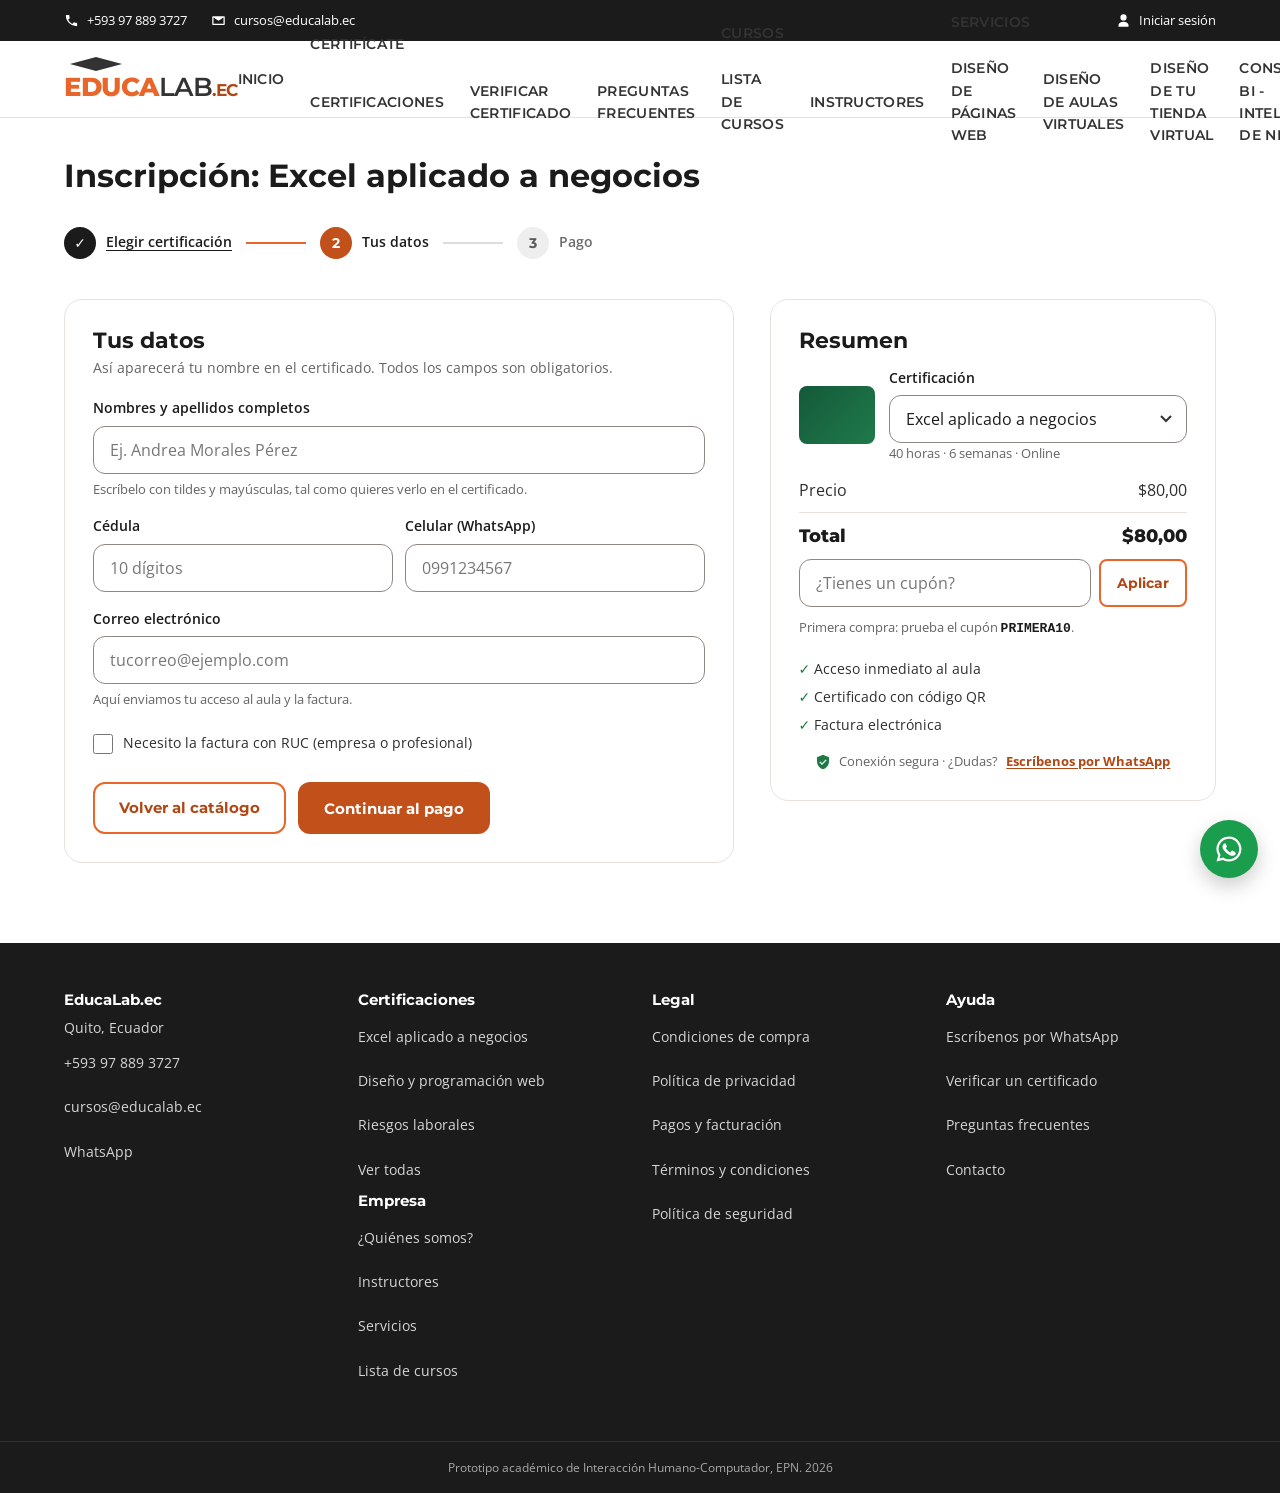
==== commit 535da7d0: "Inicio e inscripción: menú del sitio real, hero con foto y títulos resaltados Co-Authored-By: Claude" ====
--- a/inscripcion.html
+++ b/inscripcion.html
@@ -26,15 +26,29 @@
 <aside class="topbar" aria-label="Contacto rápido"><div class="wrap"><div class="left">
   <a href="tel:+593978893727"><svg viewBox="0 0 24 24" aria-hidden="true"><path fill="currentColor" d="M6.6 10.8a15.2 15.2 0 0 0 6.6 6.6l2.2-2.2c.3-.3.7-.4 1-.2 1.1.4 2.3.6 3.6.6.6 0 1 .4 1 1V20c0 .6-.4 1-1 1A17 17 0 0 1 3 4c0-.6.4-1 1-1h3.5c.6 0 1 .4 1 1 0 1.3.2 2.5.6 3.6.1.3 0 .7-.2 1z"/></svg>+593 97 889 3727</a>
   <a href="mailto:cursos@educalab.ec"><svg viewBox="0 0 24 24" aria-hidden="true"><path fill="currentColor" d="M3 5h18c.6 0 1 .4 1 1v12c0 .6-.4 1-1 1H3c-.6 0-1-.4-1-1V6c0-.6.4-1 1-1zm9 7.2L4 7.3V17h16V7.3z"/></svg>cursos@educalab.ec</a>
-</div><a href="login.html">Iniciar sesión</a></div></aside>
+</div><a href="login.html"><svg viewBox="0 0 24 24" aria-hidden="true"><path fill="currentColor" d="M12 12a5 5 0 1 0 0-10 5 5 0 0 0 0 10zm0 2c-4.4 0-8 2.2-8 5v3h16v-3c0-2.8-3.6-5-8-5z"/></svg>Iniciar sesión</a></div></aside>
 <header class="site"><div class="wrap">
   <a class="logo" href="index.html" aria-label="EducaLab.ec, inicio"><svg class="cap" viewBox="0 0 52 14" aria-hidden="true"><path d="M26 0 52 7 26 14 0 7z" fill="#333"/></svg><span class="lt">EDUCA<span>LAB</span><small>.EC</small></span></a>
   <button class="menu-btn" type="button" aria-label="Abrir menú" aria-expanded="false" aria-controls="menu"><span></span><span></span><span></span></button>
   <nav class="main" id="menu" aria-label="Principal"><ul>
-    <li><a href="index.html#certificaciones">Certificaciones</a></li>
-    <li><a href="index.html#verificar">Verificar certificado</a></li>
-    <li><a href="index.html#preguntas">Preguntas</a></li>
-    <li><a href="index.html#contacto">Contacto</a></li>
+    <li><a href="index.html">Inicio</a></li>
+    <li class="has-sub"><a href="index.html#certificaciones">Certifícate</a><ul class="sub">
+      <li><a href="index.html#certificaciones">Certificaciones</a></li>
+      <li><a href="index.html#verificar">Verificar certificado</a></li>
+      <li><a href="index.html#preguntas">Preguntas frecuentes</a></li>
+    </ul></li>
+    <li class="has-sub"><a href="cursos.html">Cursos</a><ul class="sub">
+      <li><a href="cursos.html">Lista de cursos</a></li>
+      <li><a href="instructores.html">Instructores</a></li>
+    </ul></li>
+    <li class="has-sub"><a href="servicios.html">Servicios</a><ul class="sub">
+      <li><a href="servicios.html#paginas-web">Diseño de páginas web</a></li>
+      <li><a href="servicios.html#aulas-virtuales">Diseño de aulas virtuales</a></li>
+      <li><a href="servicios.html#tienda-virtual">Diseño de tu tienda virtual</a></li>
+      <li><a href="servicios.html#consultoria-bi">Consultorías BI - Inteligencia de negocios</a></li>
+    </ul></li>
+    <li><a href="contacto.html">Contacto</a></li>
+    <li><a class="btn btn-primary btn-sm arrow" href="index.html#certificaciones">Inscribirme</a></li>
   </ul></nav>
 </div></header>
 
@@ -135,10 +149,11 @@
   </div>
 </main>
 <footer class="site"><div class="wrap">
-  <div><h2 class="fh">EducaLab.ec</h2><ul><li>Quito, Ecuador</li><li><a href="tel:+593978893727">+593 97 889 3727</a></li><li><a href="mailto:cursos@educalab.ec">cursos@educalab.ec</a></li></ul></div>
-  <div><h2 class="fh">Certificaciones</h2><ul><li><a href="inscripcion.html?curso=excel">Excel aplicado a negocios</a></li><li><a href="inscripcion.html?curso=web">Diseño y programación web</a></li><li><a href="inscripcion.html?curso=riesgos">Riesgos laborales</a></li><li><a href="index.html#certificaciones">Ver todas</a></li></ul></div>
-  <div><h2 class="fh">Legal</h2><ul><li><a href="legal.html#condiciones">Condiciones de compra</a></li><li><a href="legal.html#privacidad">Política de privacidad</a></li><li><a href="legal.html#pagos">Pagos y facturación</a></li></ul></div>
-  <div><h2 class="fh">Ayuda</h2><ul><li><a data-wa href="#">Escríbenos por WhatsApp</a></li><li><a href="index.html#verificar">Verificar un certificado</a></li><li><a href="index.html#preguntas">Preguntas frecuentes</a></li></ul></div>
+  <div><h2 class="fh">EducaLab.ec</h2><ul><li>Quito, Ecuador</li><li><a href="tel:+593978893727">+593 97 889 3727</a></li><li><a href="mailto:cursos@educalab.ec">cursos@educalab.ec</a></li><li><a data-wa href="#">WhatsApp</a></li></ul></div>
+  <div><h2 class="fh">Certificaciones</h2><ul><li><a href="inscripcion.html?curso=excel">Excel aplicado a negocios</a></li><li><a href="inscripcion.html?curso=web">Diseño y programación web</a></li><li><a href="inscripcion.html?curso=riesgos">Riesgos laborales</a></li><li><a href="index.html#certificaciones">Ver todas</a></li></ul>
+    <h2 class="fh second">Empresa</h2><ul><li><a href="nosotros.html">¿Quiénes somos?</a></li><li><a href="instructores.html">Instructores</a></li><li><a href="servicios.html">Servicios</a></li><li><a href="cursos.html">Lista de cursos</a></li></ul></div>
+  <div><h2 class="fh">Legal</h2><ul><li><a href="legal.html#condiciones">Condiciones de compra</a></li><li><a href="legal.html#privacidad">Política de privacidad</a></li><li><a href="legal.html#pagos">Pagos y facturación</a></li><li><a href="legal.html#terminos">Términos y condiciones</a></li><li><a href="legal.html#seguridad">Política de seguridad</a></li></ul></div>
+  <div><h2 class="fh">Ayuda</h2><ul><li><a data-wa href="#">Escríbenos por WhatsApp</a></li><li><a href="index.html#verificar">Verificar un certificado</a></li><li><a href="index.html#preguntas">Preguntas frecuentes</a></li><li><a href="contacto.html">Contacto</a></li></ul></div>
 </div><p class="copy">Prototipo académico de Interacción Humano-Computador, EPN. <span id="year"></span></p></footer>
 <aside class="quick" aria-label="Atajos"><a class="fab" data-wa="Hola EducaLab, tengo dudas sobre mi inscripción." href="#" aria-label="Escribir por WhatsApp"><svg width="30" height="30" viewBox="0 0 24 24" aria-hidden="true"><path fill="#fff" d="M12 2a10 10 0 0 0-8.6 15.1L2 22l5-1.3A10 10 0 1 0 12 2zm0 18.2c-1.5 0-3-.4-4.3-1.2l-.3-.2-3 .8.8-2.9-.2-.3A8.2 8.2 0 1 1 12 20.2zm4.5-6.1c-.2-.1-1.5-.7-1.7-.8-.2-.1-.4-.1-.6.1l-.8 1c-.1.2-.3.2-.5.1a6.7 6.7 0 0 1-3.3-2.9c-.3-.4.2-.4.7-1.4.1-.2 0-.3 0-.4l-.8-1.8c-.2-.5-.4-.4-.6-.4h-.5a1 1 0 0 0-.7.3 2.9 2.9 0 0 0-.9 2.2 5 5 0 0 0 1 2.7 11.6 11.6 0 0 0 4.5 4c1.7.7 2.3.8 3.2.6.5-.1 1.5-.6 1.7-1.2.2-.6.2-1.1.2-1.2-.1-.1-.3-.2-.5-.3z"/></svg></a></aside>
 <script src="assets/app.js"></script>
